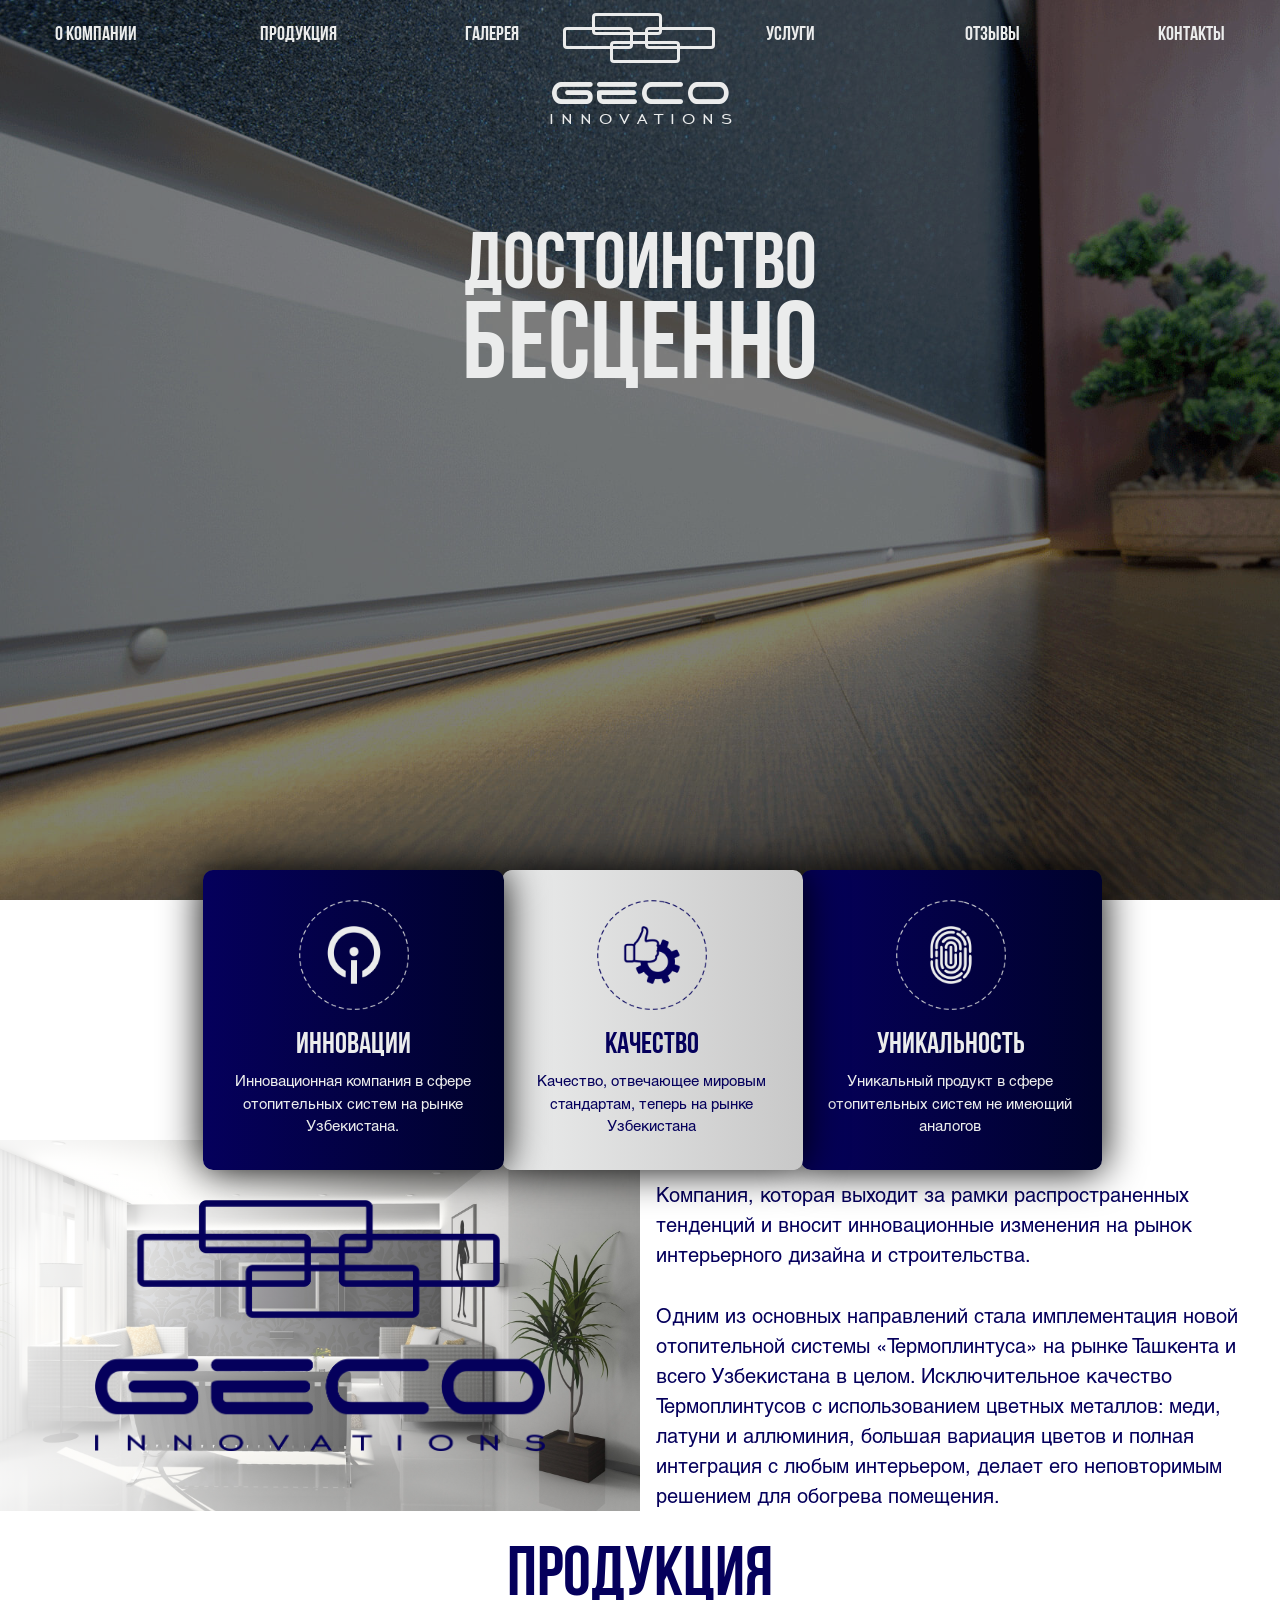
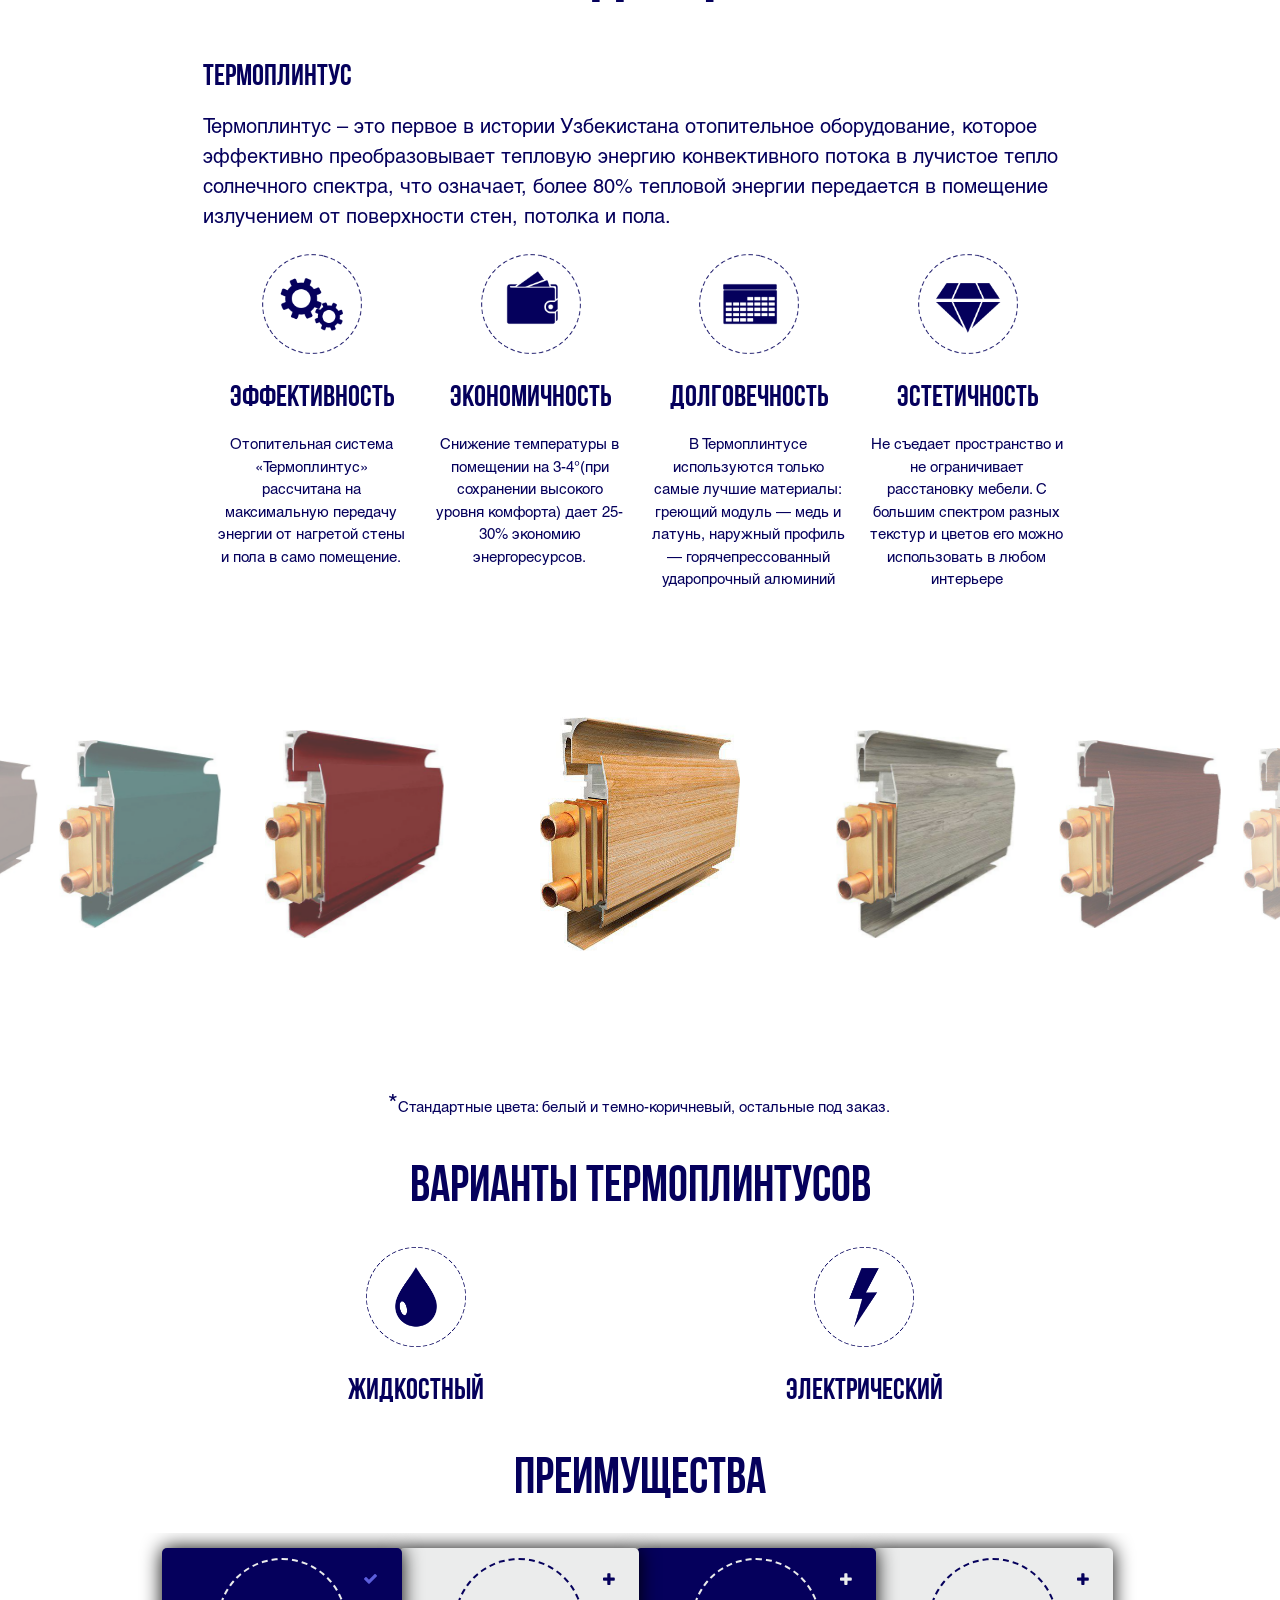
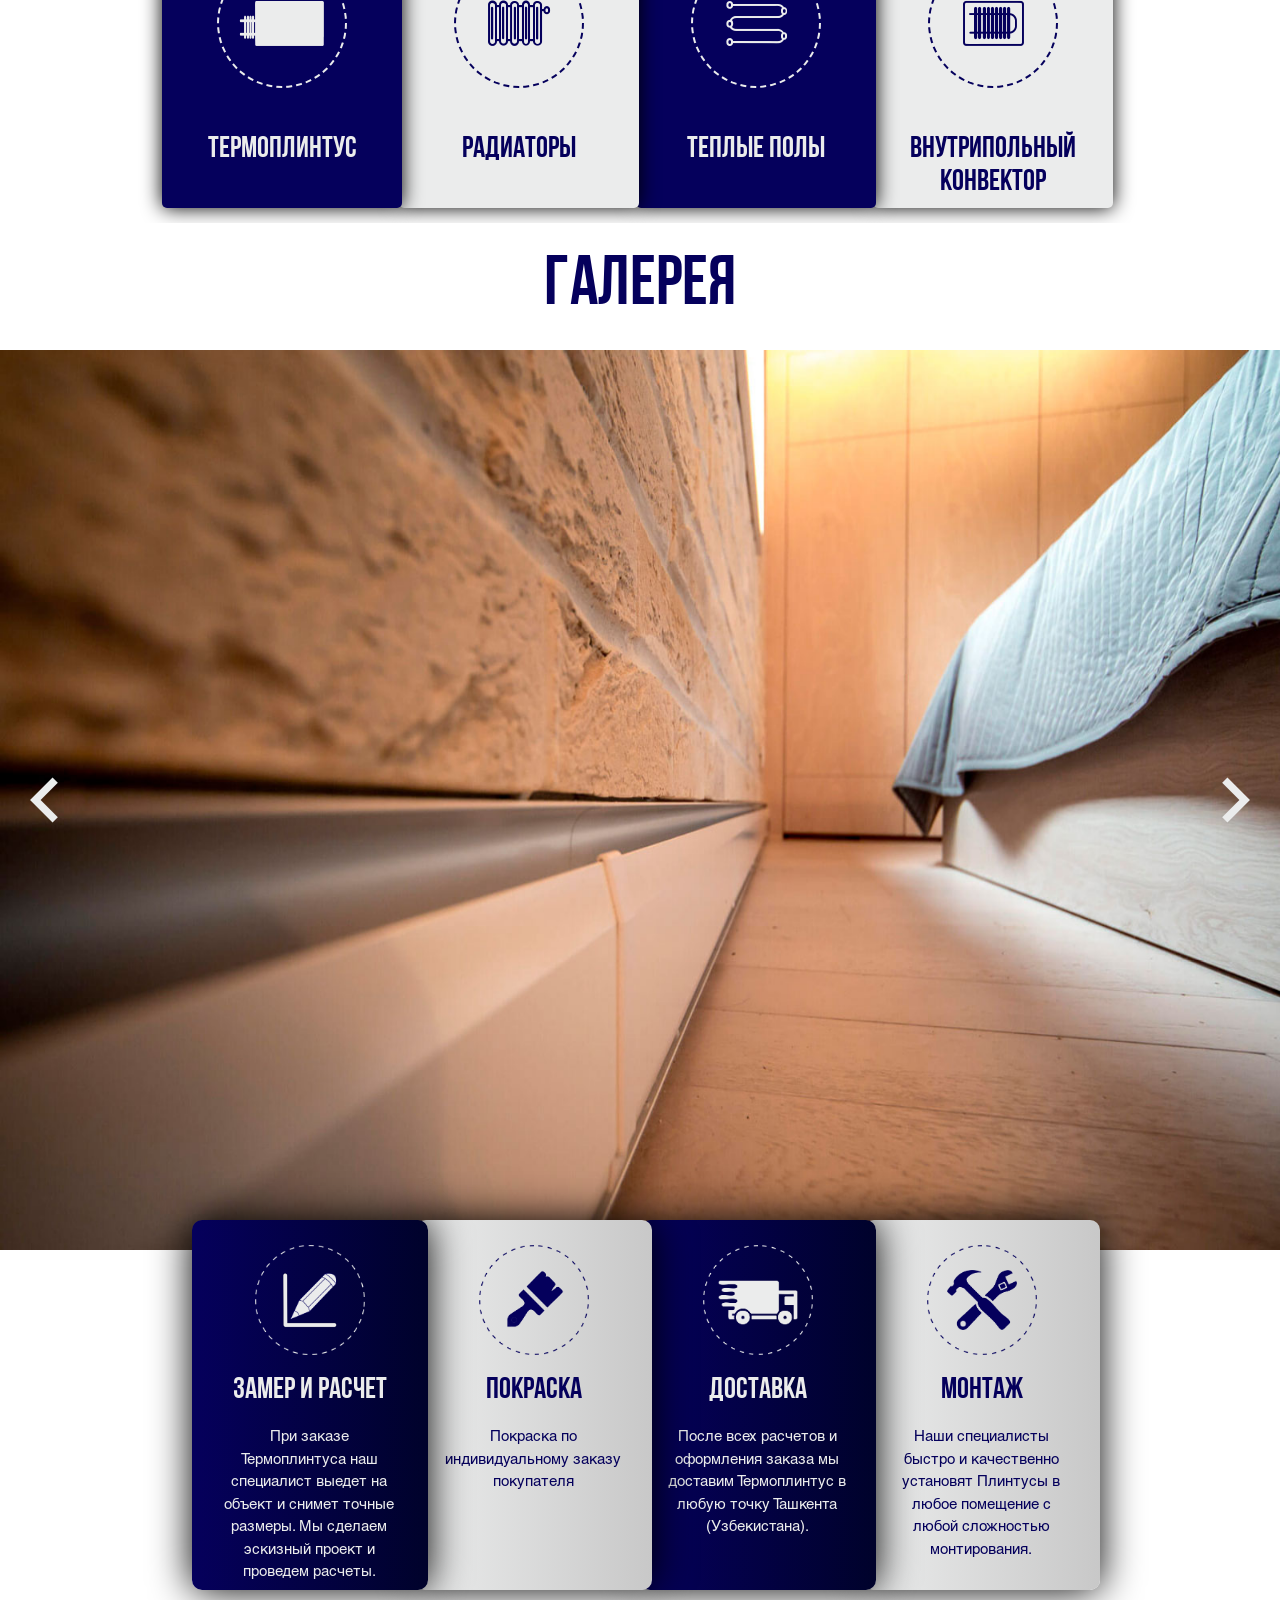
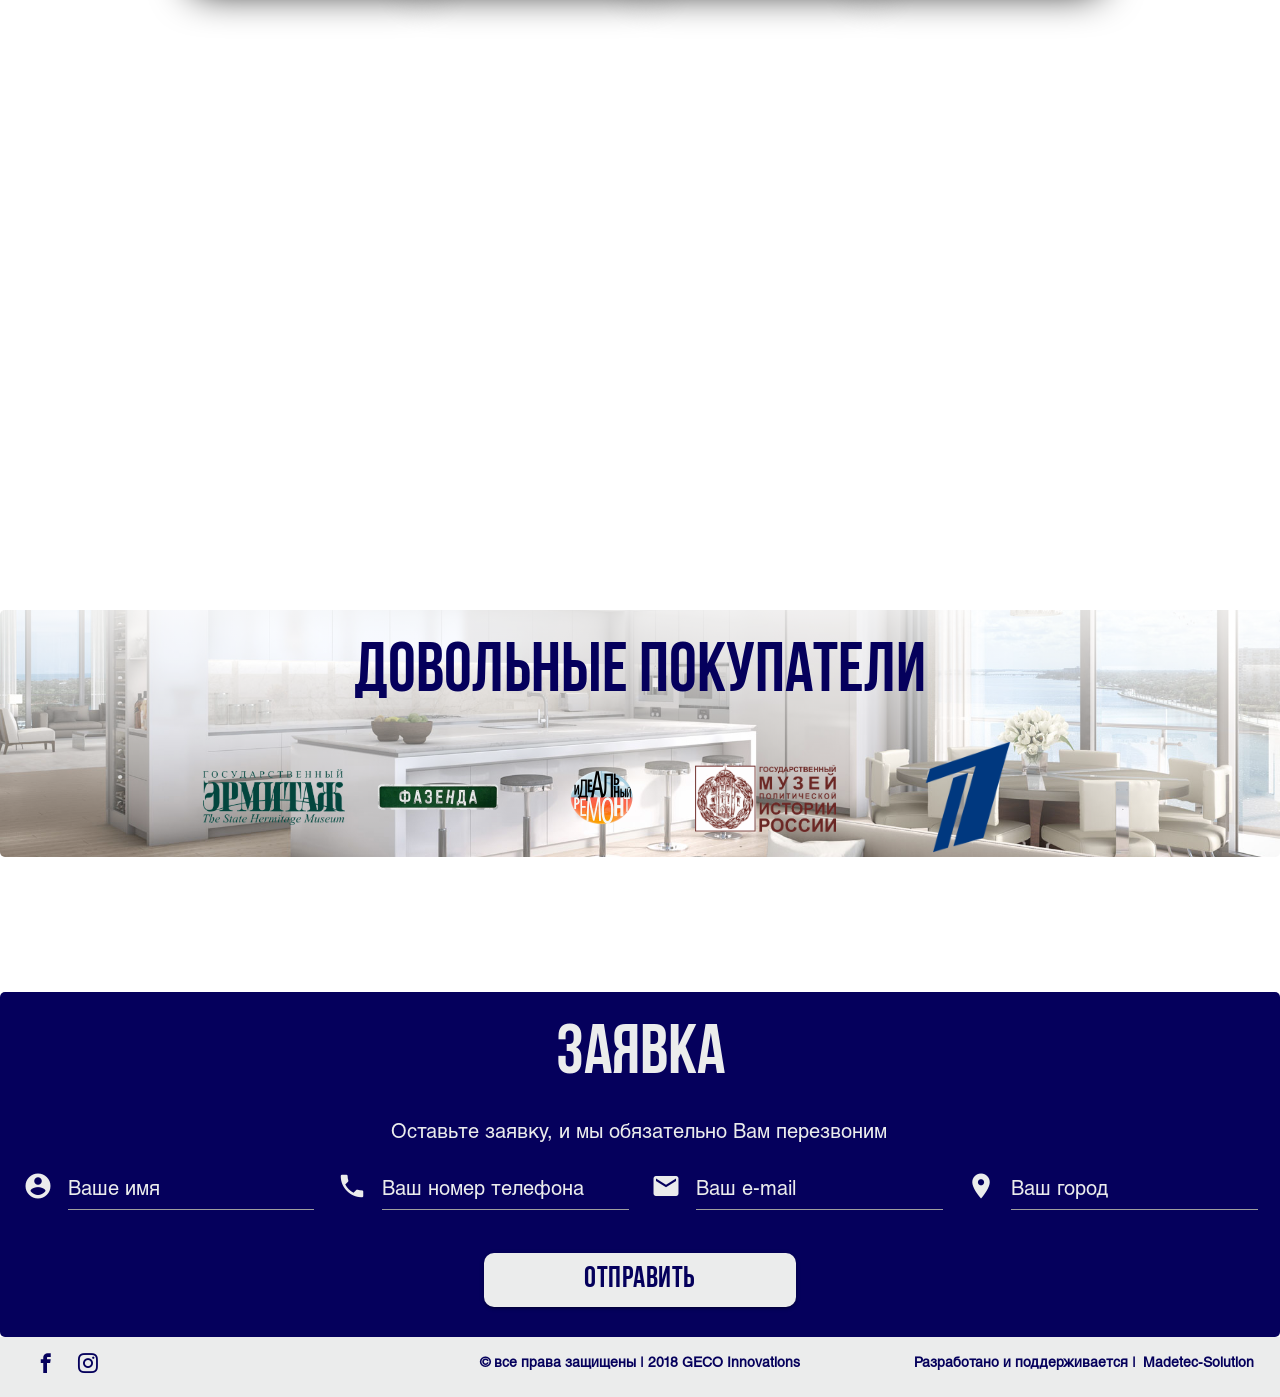
==== index.html @ 167ee93b "fixed" ====
<!DOCTYPE html>
<html lang="en">
<head>
    <meta charset="UTF-8">
    <meta name="viewport" content="width=device-width, initial-scale=1.0">
    <title>GECO Innovations</title>
    <meta name="description" content="GECO innovations может помочь решить Вам вопрос с отоплением вашего места времяпровождения зимой, с учетом сохранения эстетики и красоты помещения с инновационными Термоплинтусами.">

    <meta property="og:title" content="GECO Innovations">
    <meta property="og:description" content="GECO innovations может помочь решить Вам вопрос с отоплением вашего места времяпровождения зимой, с учетом сохранения эстетики и красоты помещения с инновационными Термоплинтусами.">
    <meta property="og:image" content="https://scontent.ffru2-1.fna.fbcdn.net/v/t1.0-1/p480x480/37096630_2152248354995847_2523595604852998144_n.png?_nc_cat=0&oh=8afc3ff6edda4016a81998dd6b41f220&oe=5BC7CC47">
    <meta property="og:url" content="http://www.geco.uz">

     <link rel="stylesheet" href="css/materialize.min.css">   
    <link rel="stylesheet" href="css/style.css">
    <link rel="apple-touch-icon" sizes="180x180" href="img/favicons/apple-touch-icon.png">
    <link rel="icon" type="image/png" sizes="32x32" href="img/favicons/favicon-32x32.png">
    <link rel="icon" type="image/png" sizes="16x16" href="img/favicons/favicon-16x16.png">
    <link rel="manifest" href="img/favicons/site.webmanifest">
    <link rel="mask-icon" href="img/favicons/safari-pinned-tab.svg" color="#5bbad5">
    <!-- <link rel="stylesheet" href="css/animate.css"> -->
    <link rel="stylesheet" type="text/css" href="css/demo.css"/>
    <link rel="stylesheet" type="text/css" href="css/component.css"/>
    <link rel="stylesheet" href="css/owl.carousel.min.css">
    <link rel="stylesheet" href="css/magnific-popup.css">
    <meta name="msapplication-TileColor" content="#da532c">
    <meta name="theme-color" content="#ffffff">
</head>
<body>
<div id="preloader" class="loaderArea">
    <div class="block-elem">
        <div class="element"></div>
        <div class="element"></div>
        <div class="element"></div>
        <div class="element"></div>
        <div class="textgeco">
        <div class="imgpreloader">
            <img src="img/logopreloader.jpg" alt="">
        </div>
        </div>

    </div>
        <div class="dws-progress-bar"></div>
</div>
<header class="wrapp blueText dark-bg" id="home">
    <div class="navbar-fixed">
        <nav class="nav">
            <div class="bg"></div>
            <div class="nav-wrapper">
                <a href="#home" class="brand-logo center">
                    <div class="block-elem disp2">
                        <div class="element"></div>
                        <div class="element"></div>
                        <div class="element"></div>
                        <div class="element"></div>
                        <div class="textgeco">
                        <h3 class="colorh3 h3color">geco</h3>
                        <h4 class="colorh3 h3color">innovations</h4>
                        </div>
                    </div>
                </a>
                <a href="#" data-target="mobile-demo" class="sidenav-trigger colorh3 h3color">
                    <i class="material-icons">menu</i>
                </a>
                <ul class="left hide-on-med-and-down">
                    <li><a class="colorh3 h3color" href="#companiy">О КОМПАНИИ</a></li>
                    <li><a class="colorh3 h3color" href="#product">ПРОДУКЦИЯ</a></li>
                    <li><a class="colorh3 h3color" href="#gallery">ГАЛЕРЕЯ</a></li>
                </ul>
                <ul class="right hide-on-med-and-down">
                    <li class="right-align"><a  class="colorh3 h3color" href="#uslugi">УСЛУГИ</a></li>
                    <li class="right-align"><a class="colorh3 h3color" href="#otziv">ОТЗЫВЫ</a></li>
                    <li class="right-align"><a class="colorh3 h3color" href="#zakaz">КОНТАКТЫ</a></li>
                </ul>
            </div>
        </nav>
    </div>
    <!-- mobile nav -->
    <ul class="sidenav" id="mobile-demo">
        <li>
            <div class="user-view center-align">
                <a href="#home"><img src="img/logo.png" alt=""></a>

            </div>
        </li>
        <li>
            <div class="divider"></div>
        </li>
        <li class=""><a class="waves-effect" href="#companiy"><i class="icons icon-briefcase blueText"></i>О
            КОМПАНИИ</a></li>
        <li class=""><a class="waves-effect" href="#product"><i class="icons icon-cart blueText"></i>ПРОДУКЦИЯ</a></li>
        <li class=""><a class="waves-effect" href="#gallery"><i class="icons icon-images blueText"></i>ГАЛЕРЕЯ</a></li>
        <li class=""><a class="waves-effect" href="#uslugi"><i class="icons icon-wrench blueText"></i>УСЛУГИ</a></li>
        <li class=""><a class="waves-effect" href="#otziv"><i class="icons icon-bubbles3 blueText"></i>ОТЗЫВЫ</a></li>
        <li class=""><a class="waves-effect" href="#zakaz"><i class="icons icon-address-book blueText"></i>КОНТАКТЫ</a>
        </li>
        <li class="no-padding">
            <ul class="collapsible collapsible-accordion">

            </ul>
        </li>
    </ul>
    <div class="backg">
        <h2 class="center-align">Достоинство</h2>
        <h1 class="center-align">Бесценно</h1>
    </div>
</header>
<div class="container" id="companiy">
    <div class="row">
        <div class="col s12 m4">
            <div class="card blueBgGradient greyText" style="z-index:3;">
                <div class="card-image">
                    <img src="icon/инновации.png">
                </div>
                <div class="card-content">
                    <h4 class="card-title">инновации</h4>
                    <p>Инновационная компания в сфере отопительных систем на рынке Узбекистана.</p>
                </div>
            </div>
        </div>
        <div class="col s12 m4">
            <div class="card greyBgGradient blueText" style="z-index:2;">
                <div class="card-image">
                    <img src="icon/качество.png">
                </div>
                <div class="card-content">
                    <h4 class="card-title">качество</h4>
                    <p>Качество, отвечающее мировым стандартам, теперь на рынке Узбекистана</p>
                </div>
            </div>
        </div>
        <div class="col s12 m4">
            <div class="card blueBgGradient greyText" style="z-index:1;">
                <div class="card-image">
                    <img src="icon/уникальность.png">
                </div>
                <div class="card-content">
                    <h4 class="card-title">уникальность</h4>
                    <p>Уникальный продукт в сфере отопительных систем не имеющий аналогов</p>
                </div>
            </div>
        </div>
    </div>
</div>

<section class="slideTwo had-container">
    <div class="row">
        <aside class="col s12 m6 asideBg">
            <img src="img/logo.png" alt="">
        </aside>
        <aside class="col s12 m6">
            <p>Компания, которая выходит за рамки распространенных тенденций и вносит инновационные изменения на рынок интерьерного дизайна и строительства.</p>
            <p>Одним из основных направлений стала имплементация новой отопительной системы «Термоплинтуса» на рынке Ташкента и всего Узбекистана в целом. Исключительное качество Термоплинтусов с использованием цветных металлов: меди, латуни и аллюминия, большая вариация цветов и полная интеграция с любым интерьером, делает его неповторимым решением для обогрева помещения.</p>
        </aside>
    </div>
</section>

<section class="slideThree">
    <div class="row">
        <h2 class="blueText" id="product">Продукция</h2>
        <div class="container">
            <aside class="col s12 m12">
                <h4 class="blueText">Термоплинтус</h4>
                <p class="blueText">
                    Термоплинтус – это первое в истории Узбекистана отопительное оборудование, которое эффективно
                    преобразовывает тепловую энергию конвективного потока в лучистое тепло солнечного спектра, что
                    означает, более 80% тепловой энергии передается в помещение излучением от поверхности стен, потолка
                    и пола.
                </p>
                <div class="col s12 m6 l3 img1">
                    <img class="center-align" src="icon/эффективность.png" alt="">
                    <h4>эффективность</h4>
                    <p>Отопительная система «Термоплинтус» рассчитана на максимальную передачу энергии от нагретой стены
                        и пола в само помещение.</p>
                </div>
                <div class="col s12 m6 l3 img1">
                    <img class="center-align" src="icon/эконосия.png" alt="">
                    <h4>экономичность</h4>
                    <p>Снижение температуры в помещении на 3-4°(при сохранении высокого уровня комфорта) дает 25-30%
                        экономию энергоресурсов.</p>
                </div>
                <div class="col s12 m6 l3 img1">
                    <img class="center-align" src="icon/долгостойкость.png" alt="">
                    <h4>долговечность</h4>
                    <p>В Термоплинтусе используются только самые лучшие материалы: греющий модуль — медь и латунь,
                        наружный профиль — горячепрессованный ударопрочный алюминий</p>
                </div>
                <div class="col s12 m6 l3 img1 margin">
                    <img class="center-align" src="icon/эстетичность.png" alt="">
                    <h4>эстетичность</h4>
                    <p>Не съедает пространство и не ограничивает расстановку мебели. С большим спектром разных текстур и
                        цветов его можно использовать в любом интерьере</p>
                </div>

            </aside>
        </div>
        <div class="col s12 m12 product carousel">
            <img class="carousel-item" src="img/products/product1.jpg" alt="">
            <img class="carousel-item" src="img/products/product2.jpg" alt="">
            <img class="carousel-item" src="img/products/product6.jpg" alt="">
            <img class="carousel-item" src="img/products/product15.jpg" alt="">
            <img class="carousel-item" src="img/products/product17.jpg" alt="">
            <img class="carousel-item" src="img/products/product4.jpg" alt="">
            <img class="carousel-item" src="img/products/product10.jpg" alt="">
            <img class="carousel-item" src="img/products/product11.jpg" alt="">
            <img class="carousel-item" src="img/products/product13.jpg" alt="">
            <img class="carousel-item" src="img/products/product14.jpg" alt="">
            <img class="carousel-item" src="img/products/product18.jpg" alt="">
            <img class="carousel-item" src="img/products/product3.jpg" alt="">
            <img class="carousel-item" src="img/products/product5.jpg" alt="">
            <img class="carousel-item" src="img/products/product7.jpg" alt="">
            <img class="carousel-item" src="img/products/product8.jpg" alt="">
            <img class="carousel-item" src="img/products/product9.jpg" alt="">
            <img class="carousel-item" src="img/products/product12.jpg" alt="">
            <img class="carousel-item" src="img/products/product16.jpg" alt="">
        </div>
        <div class="col s12 m12 center-aligni text blueText"><p><span>*</span>Стандартные цвета: белый и темно-коричневый, остальные под заказ.</p></div>
    </div>
</section>
<section class="container">
    <div class="row block-card2">
        <h3 class="blueText">Варианты Термоплинтусов</h3>
        <div class="col s12 m6">
            <div class="vodtermo">
                <img class="center-align" src="icon/vod.png" alt="">
                <h4 class="blueText">Жидкостный</h4>
            </div>
        </div>
        <div class="col s12 m6">
            <div class="electtermo">
                <img class="center-align" src="icon/elect.png" alt="">
                <h4 class="blueText"> электрический</h4>
            </div>
        </div>
    </div>
</section>
<h3 class="blueText center-align">Преимущества</h3>
<div class="compare-basket">
    <button class="action action--button action--compare"><i class="fa fa-check"></i><span
            class="action__text">Сравнить</span></button>
</div>
<div class="view">
    <section class="grid">
        <div class="product3 blueBg" style="z-index:4;">
            <div class="product__info">
                <div class="product__image greyText valign-wrapper"><i class="icon-radiator2"></i></div>
                <div class="product__title_container "><h4 class="product__title greyText">Термоплинтус</h4></div>
                <div class="product__title_container"><p class="product__year extra highlight greyText"><span>+</span> Вписывается в любой интерьер</p></div>
                <div class="product__title_container"><p class="product__year extra highlight greyText"><span>+</span> Не занимает лишнего пространства</p></div>
                <div class="product__title_container"><p class="product__region extra highlight greyText"><span>+</span> Максимальная эффективность</p></div>
                <div class="product__title_container"><p class="product__varietal extra highlight greyText"><span>+</span> Не поднимает пыль</p></div>
                <div class="product__title_container"><p class="product__alcohol extra highlight greyText"><span>+</span> Прост в монтаже и ремонтопригоден</p></div>
                <div class="product__title_container"><p class="product__alcohol extra highlight greyText"><span>+</span> Комфорт и здоровье</p></div>
            </div>
            <label class="action action--compare-add"><input id="firstCheckbox" class="check-hidden" type="checkbox"/><i
                    class="fa fa-plus greyText"></i><i class="fa fa-check"></i><span
                    class="action__text action__text--invisible">Добавить для сравнения</span></label>
        </div>
        <div class="product3 greyBg" style="z-index:3;">
            <div class="product__info">
                <div class="product__image blueText valign-wrapper"><i class="icon-geco1"></i></div>
                <div class="product__title_container"><h4 class="product__title blueText">Радиаторы</h4></div>
                <div class="product__title_container"><p class="product__year extra highlight blueText"><span>-</span> Не вписываются в интерьер</p></div>
                <div class="product__title_container"><p class="product__year extra highlight greyText"><span>-</span> Занимает много пространства</p></div>
                <div class="product__title_container"><p class="product__region extra highlight blueText"><span>-</span> Высокие теплопотери</p></div>
                <div class="product__title_container"><p class="product__varietal extra highlight blueText"><span>-</span> Поднимает пыль</p></div>
                <div class="product__title_container"><p class="product__alcohol extra highlight blueText"><span>-</span> Не ремонтируется</p></div>
                <div class="product__title_container"><p class="product__alcohol extra highlight blueText"><span>-</span> Сушит воздух</p></div>
            </div>
            <label class="action action--compare-add"><input class="check-hidden" type="checkbox"/><i
                    class="fa fa-plus blueText"></i><i class="fa fa-check"></i><span
                    class="action__text action__text--invisible">Добавить для сравнения</span></label>
        </div>
        <div class="product3 blueBg" style="z-index:2;">
            <div class="product__info">
                <div class="product__image greyText valign-wrapper"><i class="icon-geco2"></i></div>
                <div class="product__title_container"><h4 class="product__title greyText">Теплые полы<br/></h4></div>
                <div class="product__title_container"><p class="product__year extra highlight greyText"><span>+</span> Незаметны в интерьере</p></div>
                <div class="product__title_container"><p class="product__year extra highlight greyText"><span>+</span> Не занимает лишнего пространства</p></div>
                <div class="product__title_container"><p class="product__region extra highlight greyText"><span>-</span> Не для холодных зим</p></div>
                <div class="product__title_container"><p class="product__varietal extra highlight greyText"><span>+</span> Не поднимает пыль </p></div>
                <div class="product__title_container"><p class="product__alcohol extra highlight greyText"><span>-</span> Не ремонтируется</p></div>
                <div class="product__title_container"><p class="product__alcohol extra highlight greyText"><span>-</span> Вредит здоровью</p></div>
                
            </div>
            <label class="action action--compare-add"><input class="check-hidden" type="checkbox"/><i
                    class="fa fa-plus greyText"></i><i class="fa fa-check"></i><span
                    class="action__text action__text--invisible">Добавить для сравнения</span></label>
        </div>
        <div class="product3 greyBg" style="z-index:1;">
            <div class="product__info">
                <div class="product__image blueText valign-wrapper"><i class="icon-radiator"></i></div>
                <div class="product__title_container"><h4 class="product__title blueText"> Внутрипольный<br/> конвектор
                </h4></div>
                <div class="product__title_container"><p class="product__year extra highlight blueText"><span>+</span> Незаметны в интерьере</p></div>
                <div class="product__title_container"><p class="product__year extra highlight greyText"><span>-</span> Требует дополнительного пространства в полу</p></div>
                <div class="product__title_container"><p class="product__region extra highlight blueText"><span>+</span> Хорошая эффективность</p></div>
                <div class="product__title_container"><p class="product__varietal extra highlight blueText"><span>-</span> Поднимает пыль </p></div>
                <div class="product__title_container"><p class="product__alcohol extra highlight blueText"><span>+</span> Ремонтопригоден.</p></div>
                <div class="product__title_container"><p class="product__alcohol extra highlight blueText"><span>+</span> Сушит воздух.</p></div>
                
            </div>
            <label class="action action--compare-add"><input class="check-hidden" type="checkbox"/><i
                    class="fa fa-plus blueText"></i><i class="fa fa-check"></i><span
                    class="action__text action__text--invisible">Добавить для сравнения</span></label>
        </div>
    </section>
</div>
<!-- блок сравнения продуктов -->
<section class="compare">
    <button class="action action--close"><i class="fa fa-remove"></i><span class="action__text action__text--invisible">Закрыть окно сравнения</span>
    </button>
</section>

<section class="slide" id="gallery">
    <!--<div class="full-slider">-->
        <h2 class="blueText">Галерея</h2>
        <div class="full-width">
        <div class="owl-carousel">
            <div><img src="img/gallery/20.jpg"></div>
            <div><img src="img/gallery/2.jpg"></div>
            <div><img src="img/gallery/3.jpg"></div>
            <div><img src="img/gallery/4.jpg"></div>
            <div><img src="img/gallery/5.jpg"></div>
            <div><img src="img/gallery/6.jpg"></div>
            <div><img src="img/gallery/7.jpg"></div>
            <div><img src="img/gallery/8.jpg"></div>
            <div><img src="img/gallery/9.jpg"></div>
            <div><img src="img/gallery/10.jpg"></div>
            <div><img src="img/gallery/11.jpg"></div>
            <div><img src="img/gallery/12.jpg"></div>
            <div><img src="img/gallery/13.jpg"></div>
            <div><img src="img/gallery/14.jpg"></div>
            <div><img src="img/gallery/15.jpg"></div>
            <div><img src="img/gallery/16.jpg"></div>
            <div><img src="img/gallery/17-1.jpg"></div>
            <div><img src="img/gallery/18.jpg"></div>
            <div><img src="img/gallery/19.jpg"></div>

            <!--<div class="prev"><i class="material-icons large">navigate_before</i></div>-->
            <!--<div class="next"><i class="material-icons large">navigate_next</i></div>-->
        </div>
    <!--</div>-->
    </div>
    </div>
</section>
<div class="container card2" id="uslugi">
    <div class="row">
        <div class="col s12 m3">
            <div class="card  blueBgGradient greyText" style="z-index:4;">
                <div class="card-image aligen-center">
                    <img src="icon/Замер.png">
                </div>
                <div class="card-content">
                    <h4 class="card-title greyText">замер и расчет</h4>
                    <p>При заказе Термоплинтуса наш специалист выедет на объект и снимет точные размеры. Мы сделаем
                        эскизный проект и проведем расчеты.</p>
                </div>
            </div>
        </div>
    <div class="col s12 m3">
            <div class="card  greyBgGradient blueText" style="z-index:3;">
                <div class="card-image">
                    <img src="icon/brush.png" alt="">
                </div>
                <div class="card-content">
                    <h4 class="card-title">Покраска</h4>
                    <p>Покраска по индивидуальному заказу покупателя</p>
                </div>
            </div>
    </div>
        <div class="col s12 m3">
            <div class="card  blueBgGradient greyText" style="z-index:2;">
                <div class="card-image">
                    <img src="icon/Доставка.png">
                </div>
                <div class="card-content">
                    <h4 class="card-title greyText">доставка</h4>
                    <p>После всех расчетов и оформления заказа мы доставим Термоплинтус в любую точку Ташкента
                        (Узбекистана).
                    </p>
                </div>
            </div>
        </div>
        <div class="col s12 m3">
            <div class="card  greyBgGradient blueText" style="z-index:1;">
                <div class="card-image">
                    <img src="icon/Монтаж.png">
                </div>
                <div class="card-content">
                    <h4 class="card-title">монтаж</h4>
                    <p>Наши специалисты быстро и качественно установят Плинтусы в любое помещение с любой сложностью
                        монтирования.</p>
                </div>
            </div>
        </div>
    </div>
</div>
<!-- <div class="cor" id="otziv">
    <div class="container">
        <h2 class="otv blueText">Отзывы</h2>
        <div class="reviews carousel">
            <div class="carousel-item">
                <div class="card  blueBgGradient greyText" style="z-index:8888;">
                    <div class="card-image">
                        <img src="img/avatar.jpg">
                    </div>
                    <div class="card-content">
                        <h4 class="card-title">Теплый плинтус</h4>
                        <p></p>
                    </div>
                </div>
            </div>
            <div class="carousel-item">
                <div class="card  greyBgGradient blueText" style="z-index:2;">
                    <div class="card-image">
                        <img src="img/avatar.jpg">
                    </div>
                    <div class="card-content">
                        <h4 class="card-title">Теплый плинтус</h4>
                        <p></p>
                    </div>
                </div>
            </div>
            <div class="carousel-item">
                <div class="card   blueBgGradient greyText" style="z-index:1;">
                    <div class="card-image">
                        <img src="img/avatar.jpg">
                    </div>
                    <div class="card-content">
                        <h4 class="card-title">Теплый плинтус</h4>
                        <p></p>
                    </div>
                </div>
            </div>
            <div class="carousel-item col s12 m4">
                <div class="card  greyBgGradient blueText" style="z-index:3;">
                    <div class="card-image">
                        <img src="img/avatar.jpg">
                    </div>
                    <div class="card-content">
                        <h4 class="card-title">Теплый плинтус</h4>
                        <p></p>
                    </div>
                </div>
            </div>
        </div>
    </div>
</div> -->
<div class="sertiv">
    <div class="container">
        <div class="row">
            <div class="col s12 m12 carousel blag">    
                <h2 class="blueText" style="text-align: center;">Благодарственные письма</h2> 
                <a class="carousel-item item" href="img/letter_1.jpg"><img src="img/letter_1.jpg" alt=""></a>
                <a class="carousel-item item" href="img/letter_2.jpg"><img src="img/letter_2.jpg" alt=""></a>
                <a class="carousel-item item" href="img/letter_3.png"><img src="img/letter_3.png" alt=""></a>
                <a class="carousel-item item" href="img/letter_4.jpg"><img src="img/letter_4.jpg" alt=""></a>
                <a class="carousel-item item" href="img/letter_5.jpg"><img src="img/letter_5.jpg" alt=""></a>
                <a class="carousel-item item" href="img/letter_6.jpg"><img src="img/letter_6.jpg" alt=""></a>
                <a class="carousel-item item" href="img/letter_7.jpg"><img src="img/letter_7.jpg" alt=""></a>
                <a class="carousel-item item" href="img/letter_8.jpg"><img src="img/letter_8.jpg" alt=""></a>
                <a class="carousel-item item" href="img/letter_9.jpg"><img src="img/letter_9.jpg" alt=""></a>
            </div>
        </div>
    </div>
</div>
<div class="client">
    <h2 class="blueText">Довольные покупатели</h2>
    <div class="container">
        <div class="row valign-wrapper">
            <div class="col s6 m4 center-align valign-wrapper">
                <img src="img/Безымянный-5.png" alt="">
            </div>
            <div class="col s6 m4 center-align valign-wrapper">
                <img src="img/Fazenda.png" alt="">
            </div>
            <div class="col s6 m4 center-align valign-wrapper">
                <img src="img/801_2ee6c2c57e.png" alt="">
            </div>
            <div class="col s6 m4 center-align valign-wrapper">
                <img src="img/Политический музей.png" alt="">
            </div>
            <div class="col s6 m6 center-align valign-wrapper">
                <img src="img/pervyi_kanal.png" alt="">
            </div>
        </div>
    </div>

</div>
<div class="zayav" id="zakaz">
    <h2 class="greyText">заявка</h2>
    <p class="p1 greyText">Оставьте заявку, и мы обязательно Вам перезвоним</p>
    <div class="row">
        <form class="col s12">
            <div class="row">
                <div class="input-field col s12 m6 l3">
                    <i class="material-icons prefix">account_circle</i>
                    <input id="icon_prefix" type="text" class="validate">
                    <label for="icon_prefix"><p class="greyText">Ваше имя</p></label>
                </div>
                <div class="input-field col s12 m6 l3">
                    <i class="material-icons prefix">phone</i>
                    <input id="icon_telephone" type="tel" class="validate">
                    <label for="icon_telephone"><p class="greyText">Ваш номер телефона</p></label>
                </div>
                <div class="input-field col s12 m6 l3">
                    <i class="material-icons prefix">local_post_office</i>
                    <input id="email" type="email" class="validate">
                    <label for="email"><p class="greyText">Ваш e-mail</p></label>
                </div>
                <div class="input-field col s12 m6 l3">
                    <i class="material-icons prefix">location_on</i>
                    <input id="first_name2" type="text" class="validate">
                    <label for="first_name2"><p class="greyText">Ваш город</p></label>
                </div>
            </div>
    </div>
    </form>
    <div class="button center-align"><a class="waves-effect greyBg btn-large">отправить</a></div>
</div>
</div>
</div>

<footer class="page-footer" id="contacts">
    <div class="row">
        <div class="col s12 m4 left-align">
            <a href="https://www.facebook.com/GECO-Innovations-2152244791662870" target="_blank"><i                   class="ico icon-facebook"></i></a>
            <a href="https://www.instagram.com/geco.innovations" target="_blank"><i class="ico icon-instagram"></i></a>
            <!--<a href="#"><i class="ico icon-telegram"></i></a>-->
            <!--<a href="#"><i class="ico icon-phone"></i></a>-->
            <!--<a href="#"><i class="ico icon-location2"></i></a>-->
            <!--<a href="#"><i class="ico icon-youtube"></i></a>-->
        </div>
        <div class="col s12 m4 blueText center-align"><h6>© все права защищены | 2018 GECO Innovations</h6></div>
        <div class="col s12 m4 blueText right-align"><h6>Разработано и поддерживается |</h6> <a class="madetec" href="http://madetec.uz">Madetec-Solution</a></div>
    </div>

</footer>


<script src="js/jquery-2.2.4.min.js"></script>
<script src="js/plugin.js"></script>
<script src="js/jquery.malihu.PageScroll2id.min.js"></script>
<script src="js/jquery.magnific-popup.min.js"></script>
<script src="js/materialize.min.js"></script>
<script src="js/classie.js"></script>
<script src="js/main.js"></script>
<script src="js/owl.carousel.min.js"></script>
<script src="js/script.js"></script>
</body>
</html>
---- css/style.css ----
@import url("fonts.css");
@import url("settings.css");
@import url("../font-awesome-4.7.0/css/font-awesome.min.css");


/*    .loaderArea {
      position: absolute;
      top: 50%;
      left: 50%;
      transform: translate(-50%, -50%);
      width: 20px;
      height: 20px;
      perspective: 160px;
    }
*/
/*.block-elem .textgeco h3{
    position: absolute;
    top: 45%;
    left: 46%;
    transform: translate(-50%, 93%);
}
.block-elem .textgeco2{
    position: absolute;
    top: 45%;
    left: 46%;
    transform: translate(-50%, 281%);
}*/
.imgpreloader img{
    width: 174px;
    position: absolute;
    top: 50%;
    left: 50%;
    transform: translate(-50%, 157%);
}
.dark-bg{


}
.dark-bg:after{
    background-color: rgba(0, 0, 0, 0.5);
}

.block-elem .textgeco{
    position: absolute;
    top: 50%;
    left: 50%;
    transform: translate(-50%, 50%);
}
.block-elem .textgeco h4{
    font-size: 23px!important;
    margin-top: -12px;
    font-family: Engravers!important;
    letter-spacing: 7px;
}
.block-elem h3{
    font-size: 50px!important;
    font-family: Space Age;
    color: rgb(5,0,92)!important;
    padding: 0;
    margin: 0;
}
.block-elem  h4{
    font-family: Space Age;
    color: rgb(5,0,92)!important;
    padding: 0;
    margin: 0;
}
.block-elem{
    position: absolute;
    top: 40%;
    left: 50%;
    transform: translate(-50%, -50%);
}
.loaderArea .element {
  width: 70px;
  height: 22px;
  border: 3px solid rgb(5,0,92);
  position: absolute;
  border-radius: 4px;
  transform-origin: 0% 50%;
}
.loaderArea .element:nth-child(1) {
    top: -2px;
    left: -48px;
}
.loaderArea .element:nth-child(2) {
    top: 12px;
    left: 5px;
}
.loaderArea .element:nth-child(3) {
    top: 12px;
    left: -77px;
}
.loaderArea .element:nth-child(4) {
    top: 26px;
    left: -30px;
}
.loaderArea .element:nth-child(1) {
  animation: flip 2.5s infinite reverse ease-in-out;
  animation-delay: 0.5s;
}
.loaderArea .element:nth-child(2) {
  animation: flip 2.5s infinite reverse ease-in-out;
  animation-delay: 1s;
}
.loaderArea .element:nth-child(3) {
  animation: flip 2.5s infinite reverse ease-in-out;
  animation-delay: 1.5s;
}
.loaderArea .element:nth-child(4) {
  animation: flip 2.5s infinite reverse ease-in-out;
  animation-delay: 2s;
}
@keyframes flip {
  30% {
    transform: rotateX(-360deg);
  }
  100% {
    transform: rotateX(-360deg);
  }
}

.brand-logo .element {
  width: 70px;
  height: 22px;
  border: 3px solid rgb(235,236,236);
  position: absolute;
  border-radius: 4px;
  transform-origin: 0% 50%;
}
.brand-logo .element:nth-child(1) {
    top: -2px;
    left: -48px;
    transition: 1s;
}
.brand-logo .element:nth-child(2) {
    top: 12px;
    left: 5px;
    transition: 1s;
}
.brand-logo .element:nth-child(3) {
    top: 12px;
    left: -77px;
    transition: 1s;
}
.brand-logo .element:nth-child(4) {
    top: 26px;
    left: -30px;
    transition: 1s;
}
.brand-logo .element:nth-child(1) {
  animation: flip 2.5s infinite reverse ease-in-out;
  animation-delay: 0.5s;
}
.brand-logo .element:nth-child(2) {
  animation: flip 2.5s infinite reverse ease-in-out;
  animation-delay: 1s;
}
.brand-logo .element:nth-child(3) {
  animation: flip 2.5s infinite reverse ease-in-out;
  animation-delay: 1.5s;
}
.brand-logo .element:nth-child(4) {
  animation: flip 2.5s infinite reverse ease-in-out;
  animation-delay: 2s;
}
.brand-logo .textgeco{
    transform: translate(-50%, 69%);
    transition: 1s transform;
}
.block-elem {
    transform: translate(-50%, 69%);
    transition: 1s transform;
}
nav .brand-logo.center{
    top: 15px;
}
.brand-logo .textgeco h4{
    margin-left: 7px;

}
.brand-logo .h3color{
    color: rgb(235,236,236)!important;
    transition: 1s;
}

.h3color{
    color: rgb(235,236,236)!important;
    transition: 1s;
}
.colorh3{
    transition: 1s;
}
.dispnone{
    transform: scale(0.5);

}
.progress-percentage {
    position: absolute;
    top: 60%;
    left: 50%;
    transform: translate(-50%, -50%);
    font-size: 20px;
    color: rgb(5,0,92)!important;
    font-family: "Verdana", sans-serif;
    font-weight: bold;
}

canvas{
    display: none;
}
.row{
    margin-bottom: 0;
}
.card .card-content .card-title{
    margin: 0;
}
.container .block-card2 img{
    width: 100px;
    padding-top: 5%;
}
.container .block-card2{
    text-align: center;
}
.block-card2 h3{
    padding-bottom: 10px;
}
.loaderArea {
  background: white;
  overflow: hidden;
  position: fixed;
  left: 0;
  top: 0;
  right:0;
  bottom:0;
  z-index: 100000;
}
.carousel .carousel-item {
    height: auto !important;
}
.product__info{
    height: 250px;
}
/*.sdelano img{
    width: 300px!important;
    height: 300px!important;
}*/
.text span{
    font-size: 25px;
}
.text p{
    text-align: center;
    margin-top: -36px;
    font-size: 15px!important;
}
.owl-carousel .owl-item img{
    height: 100vh;
}
.owl-dots {
    display: none;
}
.sertiv .carousel {
    height: 580px;
}
.card-image i{
    font-size: 85px;
    border: 2px dashed;
    border-radius: 50%;
    border
}
.card .card-image{
    text-align: center;
}
.collapsible {
    border-radius: 10px !important;
    box-shadow: 0 0 20px rgba(0, 0, 0, 2);
    border: none;
}

.client .row .col img {
    width: 100%;
}

.backg h1, h2 {
    margin: 0 auto;
    color: rgb(235,236,236)!important;
}

.backg h2 {
    margin-bottom: -22px;
    font-size: 80px !important;
    padding: 0;
}

.backg h1 {
    font-size: 110px !important;
    padding: 0;
}

.backg {
    margin-top: 160px;
}

._mPS2id-h a {
    white-space: nowrap !important;
}

#companiy .card-image img {
    width: 110px !important;
    margin: 0 auto;
    padding-top: 30px;
}

.slideThree .col .img1 img {
    width: 100px !important;
    margin: 0 auto;
    padding-top: 5%;
}

.slideThree .col .img1 {
    text-align: center;
    height: 300px;
}

#companiy .card .card-content p {
    font-size: 15px !important;
}

#companiy .card .card-content {
    padding: 0 24px 24px 24px;
}

.card2 .card-image img {
    width: 110px !important;
    margin: 0 auto;
    padding-top: 25px;
}

.card2 .card .card-content p {
    font-size: 15px !important;
}

.card2 .card .card-content {
    padding: 0 24px 24px 24px;
}

#companiy .card {
    height: 300px !important;
}

.card2 .card {
    height: 370px !important;
}

.container aside .col p {
    text-align: center;
    color: rgb(5, 0, 92) !important;
}

.container aside .col h4 {
    text-align: center;
    color: rgb(5, 0, 92) !important;
}

.container aside .col p {
    font-size: 15px !important;
}

input.valid[type=text]:not(.browser-default), input.valid[type=tel]:not(.browser-default), input.invalid[type=email]:not(.browser-default) {
    border-bottom: 1px solid rgb(235, 236, 236) !important;
    color: white !important;
    box-shadow: 0 1px 0 0 rgb(235, 236, 236) !important;
}

.disp {
    display: none;
}

.carousel .indicators {
    margin: 38px;
}

.border {
    border-radius: 10px 10px 0 0;
}

.borderbottom {
    border-radius: 0 0 10px 10px;
}

.mfp-close {
    cursor: pointer !important;
}

.wrapp {
    background-blend-mode: multiply;
    width: 100%;
    height: 100vh;
    background-image: url(../img/gallery/12.jpg);
    background-repeat: no-repeat;
    background-size: cover;
    background-color: rgba(0, 0, 0, 0.5);
}
.navcol a{
    color: rgb(235,236,236)!important;
}

.drag-target {
    width: 35px;
}

nav ul a {

}

.nav ul li a:hover {
    -webkit-transform: scale(1.2);
    -ms-transform: scale(1.2);
    transform: scale(1.2);
    transition: 0.1s;
}

nav .navbar-fixed {
    background: white;
    border: none;
    box-shadow: none;
    height: 70px;
    transition: background 1000ms;
}

nav {
    border-color: transparent;
    background-color: transparent;
    box-shadow: none;
    height: 80px;
    transition: 2s;
}

.brand-logo img {
    transition: 0.5s;
}

.sidenav .user-view img {
    height: auto;
    width: 50%;
}

.sidenav li > a > i {
    width: 0;
}

.bg {
    border-color: transparent;
    background: url([data-uri]);
    background: -moz-linear-gradient(top, rgba(255,255,255,1) 0%, rgba(255,255,255,0.6) 40%, rgba(255,255,255,0) 100%);
    background: -webkit-linear-gradient(top, rgba(255,255,255,1) 0%,rgba(255,255,255,0.6) 40%,rgba(255,255,255,0) 100%);
    background: linear-gradient(to bottom, rgba(255,255,255,1) 0%,rgba(255,255,255,0.6) 40%,rgba(255,255,255,0) 100%);
    filter: progid:DXImageTransform.Microsoft.gradient( startColorstr='#ffffff', endColorstr='#00ffffff',GradientType=0 );
    box-shadow: none;
    transition: 2s;
    position: absolute;
    width: 100%;
    height: 100%;
    opacity: 0;
}

.navbar-fixed .nav-wrapper .log img {
    height: 70px !important;
    transition: 0.5s;
}

.navbar-fixed .nav-wrapper .brand-logo img {
    padding-top: 10px;
    height: 120px;
}

.navbar-fixed .nav-wrapper {
    border-color: transparent;
    background-color: transparent;
}

.navbar-fixed .nav-wrapper > ul > li > a {
    font-weight: 600 !important;
    padding-top: 3px;
    min-width: 125px;
    margin: 0 40px;
}

.navbar-fixed .nav-wrapper > ul > li > a:hover {
    white-space: nowrap;
    border-color: transparent;
    background-color: transparent;
}

.navbar-fixed .nav-wrapper .button-collapse i {
    color: black;
}
.card2 .row .col{
    padding: 0;
}
.card2 .card {
    border-radius: 10px;
    box-shadow: 0 0 40px rgba(0, 0, 0, 2);
    margin: -30px -12px -30px 0;
}
.card {
    border-radius: 10px;
    box-shadow: 0 0 40px rgba(0, 0, 0, 2);
    margin: -30px -25px -30px 0;
}
#companiy .card h4{
    padding: 20px 0 10px 0;
}
.card .card-content {
    text-align: center;
}

.card .card-action:last-child {
    border-radius: 10px;
}

.slideTwo .asideBg {
    background: linear-gradient(
            to right,
            rgba(255, 255, 255, 0.87),
            rgba(255, 255, 255, 0)),
    url(../img/apartment-clean-condominium-279719.jpg) no-repeat center center;
    background-size: cover;
}

.slideTwo aside img {
    min-width: 320px;
    max-width: 450px;
    height: auto;
    margin: 60px auto;
    display: block;
}

.slideTwo aside p:first-child {
    margin: 0;
    font-size: 20px !important;
    margin-top: 7%;
}

.slideTwo aside p {
    margin: 0;
    font-size: 20px !important;
    margin-top: 5%;
    color: rgb(5, 0, 92) !important;
    padding-left: 5px;
}

{
    color: #04007F
;
    margin: 0
;
    text-align: center
;
    margin-top: 20%
;
}

.slideThree div .asideimg {
    display: block;
}

.slideThree div img {
    max-width: 200px;
    height: auto;
    /*display: inline!important;*/
}

.slideThree .row h2 {
    text-align: center;

}

.slideThree .row h3 {
    margin-top: 0;
    font-weight: 500;
}

.slideThree .row p {
    padding-bottom: 10px;
}

.slideThree .row aside {
    position: relative;
    perspective: 1000px;
}

.cards1 h2 {
    text-align: center;
    margin: 0;
    font-weight: 500;
    margin-bottom: 5%;
}

.cards1 .two .card {
    margin-bottom: 25px;
}

.slide h2 {
    text-align: center;
}

.carousel-item > img {
    width: 100%;
    height: 100%;
    border-radius: 5px;
}

.owl-next, .owl-prev {
    color: rgb(235, 236, 236) !important;
    position: absolute;
    top: 45%;
    cursor: pointer;
}

.owl-next {
    right: 0px;
}

.owl-prev {
    left: 0px;
}

.cor .next1, .prev1 {
    color: rgb(5, 0, 92) !important;
    position: absolute;
    cursor: pointer;
}

.cor .next1 {
    right: 0px;
}

.cor .prev1 {
    left: 0px;
}

.container .otv {
    text-align: center;
    margin-top: 80px;
}

.cor {
    width: 100%;

}

.cards1 .card .card-content {
    padding: 0 25px;
}

.cor .card-content {
    padding: 25px 25px 35px 25px;
    /*	margin: 30px 0 30px 0;*/
}

.client h2 {
    text-align: center;
/*    padding-top: 50px;*/
}

#otziv .card .card-content p {
    font-size: 16px !important;
}

#otziv .card {
    border-radius: 5px;
}

.carousel .card .card-image {
    padding: 20px 0 0 20px;

}

.carousel .card .card-image img {
    border-radius: 100px; /* Радиус скругления */
    height: 64px;
    width: 64px;

}

.client {
    border-radius: 5px;
    width: 100%;
    height: 100%;
    background: linear-gradient(
            rgba(255, 255, 255, 0.80),
            rgba(255, 255, 255, 0)),
    url(../img/headerImg.jpg) no-repeat center center;
    background-size: cover;
}

.client .row {
    margin-bottom: 15%;
}

.cor .carousel {
    height: 500px !important;
}

.sertiv .row .col {
    padding: 0;
}

.client .row .col {
    height: 120px;

}

.client .row .col img {
    object-fit: contain;
    height: 100%;
    width: 100%;
}

.sertiv h2 {
    margin-top: 0;
    padding: 0;
}

.sertiv .row .col img {
    border-radius: 5px !important;
    box-shadow: 0 0 2px rgba(0, 0, 0, 1) !important;
}

.zayav {
    background-color: rgb(5, 0, 92) !important;
    border-radius: 5px;
}

.zayav .p1 {
    text-align: center;
/*    padding: 20px 10px 20px 10px;*/
}

.zayav h2 {
    text-align: center;
    margin: 0;
}

.zayav .material-icons {
    color: rgb(235, 236, 236) !important;
}

.btn-large {
    padding: 0 100px 0 100px;
    margin-top: 20px;
    margin-bottom: 30px;
    border-radius: 10px;

}

img .icon-geco1:before {
    font-size: 30px !important;
}

.zayav a {
    font-size: 30px !important;
}

.zayav .row {
    margin: 0 !important;

}

.zayav .row input:focus {
    color: rgb(235, 236, 236) !important;
    border-bottom: 1px solid rgb(235, 236, 236) !important;
}

textarea:focus {
    border-bottom: 1px solid rgb(235, 236, 236) !important;
}

.icons .row {
    margin-left: 40px;
}

.icons .row div {
    display: inline-block;
}

.icons .row .ico {
    font-size: 30px;
    display: inline-block;
}

.sertiv .row .col img {
    margin: 0px;
    padding: 0px;
    max-width: 230px;
}
.sertiv .blag{
    margin-top: 70px;
}
.bl {
    display: none;
}

.container .carousel {
    overflow: visible;
}

.page-footer a {
    font-size: 20px;
    margin: 0 10px;
}

.page-footer {
    padding-top: 0;
}

/*#uslugi{
    margin-top: -30px;
}*/
.page-footer .row {
    margin-bottom: 0;
    padding: 15px;
    background-color: rgb(235, 236, 236) !important;
}

.product {
    height: 580px !important;
}
.madetec {
    font-size: 14px!important;
    font-weight: 600;
    font-family: 'Helvetica'!important;
     margin: 0!important;
}
.page-footer h6{
    display: inline-block;
}
/*    .sertiv h2{
        margin-top: -65px!important;
    }
    .container .carousel{
        margin-top: -110px!important;
    }
    .container .blag{
        margin-top:-124px!important;
    }*/
@media screen and (min-width: 2500px) {
    .navbar-fixed .nav-wrapper > ul > li > a {
        font-weight: 600 !important;
        padding-top: 3px;
        width: 115px;
        inline-size: 400px;
        margin: 0 10px;
    }
}

@media screen and (max-width: 1200px) {
    .card2 .card {
        height: 400px !important;
    }

    .owl-carousel .owl-item img{
    height: auto;
}
    .navbar-fixed .nav-wrapper > ul > li > a {
        font-weight: 600 !important;
        padding-top: 3px;
        width: 115px;
        margin: 0 20px;
    }

    .sertiv .row .col img {
        margin: 0px;
        padding: 0px;
        max-width: 190px;
    }

    .zayav p {
        font-size: 17px !important;
    }
    #companiy .card {
        height: 315px !important;
    }
}
@media screen and (max-width: 1100px) {
    .card2 .card {
        height: 435px !important;
    }
}
@media screen and (max-width: 934px) {
    #companiy .card {
    height: 325px !important;
    }

    .page-footer .row p {
        font-size: 15px !important;
    }

    .slideTwo aside img {
        min-width: 300px;
        max-width: 350px;
        height: auto;
        margin: 60px auto;
        display: block;
    }

    .sertiv .row .col img {
        margin: 0px;
        padding: 0px;
        max-width: 170px;
    }

    .slideTwo aside p:first-child {
        margin-top: 10%;
        font-size: 15px !important;
    }

    .slideTwo aside p {
        margin-top: 7%;
        font-size: 15px !important;
    }

    .card2 .card {
        height: 500px !important;
    }
    .sertiv h2 {
        margin-top: 0;
        font-size: 50px!important;
    }
}

@media screen and (max-width: 740px) {

    #companiy .card {
        height: 345px !important;
    }

    .card2 .card {
        height: 540px !important;
    }

    .page-footer .row p {
        font-size: 20px !important;
    }

    /*    .container .blag{
            margin-top: -100px!important;
        }*/
    .slideTwo aside img {
        min-width: 200px;
        max-width: 250px;
        height: auto;
        margin: 60px auto;
        display: block;
    }

    .slideTwo aside p:first-child {
        margin-top: 7%;
        font-size: 15px !important;
    }

    .slideTwo aside p {
        margin-top: 7%;
        font-size: 15px !important;
    }

    .sertiv .row .col img {
        margin: 0px;
        padding: 0px;
        max-width: 130px;
    }

    .page-footer .row .m4 {
        width: 100%;
    }

    .page-footer .row .m4 {
        text-align: center;
    }

    .icon-instagram:before {
/*        content: "\ea90";*/
        font-size: 30px;
    }

    .icon-telegram:before {
        content: "\ea90";
        font-size: 30px;
    }

    .icon-phone:before {
        content: "\ea90";
        font-size: 30px;
    }

    .icon-location2:before {
        content: "\ea90";
        font-size: 30px;
    }

    .icon-youtube:before {
        content: "\ea90";
        font-size: 30px;
    }

    .icon-facebook:before {
        content: "\ea90";
        font-size: 30px;
    }

}

@media screen and (max-width: 600px) {
    .margin{
        margin-top: 25px;
    }
    /*    .container .blag{
            margin-top: -130px!important;
        }*/
    .card {
        border-radius: 10px;
        box-shadow: 0 0 40px rgba(0, 0, 0, 2);
        margin: 0 !important;
    }

    .slideTwo aside p {
        margin-top: 5%;
    }

    h2 {
        font-size: 50px !important;
    }

    .sertiv .row .col img {
        margin: 0px;
        padding: 0px;
        max-width: 245px;
    }

    .cor .carousel {
        height: 800px;
    }

    .page-footer .row .s12 {
        text-align: center;
    }

    .compare__effect {
        /*width: 50%!important;*/
        text-align: center;
        margin: 0 auto;
    }

    .compare__item {
        overflow-y: scroll !important;
    }

    .compare__item {
        width: 50% !important;
        height: 50% !important;
    }

    .compare__item:first-of-type:nth-last-of-type(2),
    .compare__item:first-of-type:nth-last-of-type(2) ~ .compare__item {
        width: 50% !important;
        height: 100% !important;
    }

    .compare__item:first-of-type:nth-last-of-type(3),
    .compare__item:first-of-type:nth-last-of-type(3) ~ .compare__item {
        width: 50% !important;
/*        height: 100% !important;
*/    }

    .card2 .card {
        height: 315px !important;
    }
}

@media screen and (max-width: 500px) {
/*.brand-logo .element {
  width: 55px;
  height: 16px;
  border: 2px solid rgb(5,0,92);
  position: absolute;
  border-radius: 3px;
  transform-origin: 0% 50%;
}
nav .brand-logo.center{
    left: 55%;
}
.brand-logo .element:nth-child(1) {
    top: -2px;
    left: -48px;
}
.brand-logo .element:nth-child(2) {
    top: 8px;
    left: -10px;
}
.brand-logo .element:nth-child(3) {
    top: 8px;
    left: -72px;
}
.brand-logo .element:nth-child(4) {
    top: 18px;
    left: -30px;
}
.brand-logo .element:nth-child(1) {
  animation: flip 2.5s infinite reverse ease-in-out;
  animation-delay: 0.5s;
}
.brand-logo .element:nth-child(2) {
  animation: flip 2.5s infinite reverse ease-in-out;
  animation-delay: 1s;
}
.brand-logo .element:nth-child(3) {
  animation: flip 2.5s infinite reverse ease-in-out;
  animation-delay: 1.5s;
}
.brand-logo .element:nth-child(4) {
  animation: flip 2.5s infinite reverse ease-in-out;
  animation-delay: 2s;
}
.brand-logo .textgeco{
    transform: translate(-57%, 57%);
    transition: 1s opacity;
}
.brand-logo .textgeco h3{
    font-size:  40px !important;
}
.brand-logo .textgeco h4{
    font-size: 14px !important;
}*/
    .text p{
        margin-top: -10px;
    }

    .compare__item .product__title {
        font-size: 20px !important;
    }

    .sertiv .row .col img {
        margin: 0px;
        padding: 0px;
        max-width: 200px;
    }

    .backg h2 {
        margin-bottom: -18px;
        font-size: 51px !important;
    }

    .backg h1 {
        font-weight: 600 !important;
        font-size: 70px !important;

    }
}

@media screen and (max-width: 420px) {
    .product__info{
    height: 200px;
    }
    .product__info .product__image {
        width: 80px !important;
        height: 80px !important;
    }

    .grid {
        padding: 2em 0.5em;
        font-size: 65%;
        /*      position: relative;*/
    }

    .grid h4 {
        font-size: 20px !important;
    }

    .product {
        height: 480px !important;
    }

    /*    .container .blag{
            margin-top: -60px!important;
        }
    */
    .navbar-fixed .nav-wrapper .brand-logo img {
        height: 70px !important;
    }

    .slideTwo aside img {
        min-width: 200px;
        max-width: 250px;
        height: auto;
        margin: 60px auto;
        display: block;
    }

    i.large {
        font-size: 3rem;
    }

    .btn-large {
        padding: 0 10px 0 10px;

    }

    h2 {
        font-size: 40px !important;
    }
    h3 {
        font-size: 40px !important;
    }

    p {
        font-size: 15px !important;
    }

    a {
        font-size: 15px !important;
    }

    .card {
        height: auto;
    }

    .row .col.s6 {
        width: 100%;
        margin-left: auto;
        left: auto;
        right: auto;
    }

    .sertiv .row .col img {
        margin: 0px;
        padding: 0px;
        max-width: 270px;
        margin: 0 auto !important;
    }

    .icon-instagram:before {
       /* content: "\ea90";*/
        font-size: 30px !important;
    }

    .icon-telegram:before {
        content: "\ea90";
        font-size: 30px !important;
    }

    .icon-phone:before {
        content: "\ea90";
        font-size: 30px !important;
    }

    .icon-location2:before {
        content: "\ea90";
        font-size: 30px !important;
    }

    .icon-youtube:before {
        content: "\ea90";
        font-size: 30px !important;
    }

    .icon-facebook:before {
        content: "\ea90";
        font-size: 30px !important;
    }
}

@media screen and (max-width: 350px) {

    .navbar-fixed .nav-wrapper .brand-logo img {
        height: 70px !important;
        width: 100%;
    }

    .icon-instagram:before {
        /*content: "\ea90";*/
        font-size: 20px !important;
    }

    .icon-telegram:before {
        content: "\ea90";
        font-size: 20px !important;
    }

    .icon-phone:before {
        content: "\ea90";
        font-size: 20px !important;
    }

    .icon-location2:before {
        content: "\ea90";
        font-size: 20px !important;
    }

    .icon-youtube:before {
        content: "\ea90";
        font-size: 20px !important;
    }

    .icon-facebook:before {
        content: "\ea90";
        font-size: 20px !important;
    }
}

@media only screen and (max-width: 820px) and (max-height: 400px) {
    .backg {
        margin-top: 70px;
    }

    .container .otv {
        padding: 60px;
    }
    .progress-percentage{
        top: 80%;
    }
}

@media only screen and (max-width: 750px) and (max-height: 440px) {
    .progress-percentage{
        top: 80%;
    }
    .container .otv {
        padding: 60px;
    }

    .backg {
        margin-top: 75px;
    }
    .slideTwo aside p:first-child{
        margin-top: 10%;
    }
    #companiy .card {
        height: 330px !important;
    }
}

table {
    font-size: 20px !important;
    font-weight: 300;
    font-family: 'Helvetica' !important;
    font-size: 14px;
    border-collapse: collapse;
    text-align: center;
}

th, td:first-child {
    background-color: rgb(5, 0, 92) !important;
    color: rgb(235, 236, 236) !important;
    padding: 10px 20px;
}

th, td {
    border-style: solid;
    border-width: 0 1px 1px 0;
    border-color: white;
    border-radius: 10px;
}

td {
    background-color: rgb(235, 236, 236) !important;
    color: rgb(5, 0, 92) !important;
}

th:first-child, td:first-child {
    text-align: left;
}
---- css/demo.css ----
/* Сброс */
*,
*:after,
*:before {
	box-sizing: border-box;
}
.cf:before,
.cf:after {
	content: ' ';
	display: table;
}

.cf:after {
	clear: both;
}

.hidden {
	position: absolute;
	opacity: 0;
	pointer-events: none;
}

/* Основные стили */
body {
	-webkit-font-smoothing: antialiased;
	-moz-osx-font-smoothing: grayscale;
}

a {
	text-decoration: none;
	color: #f0f0f0;
	outline: none;
}

a:hover {
	color: #516977;
}

/* Шапка */
.bp-header {
	width: 90%;
	max-width: 69em;
	margin: 0 auto;
	padding: 6em 1.875em 1.875em;
	text-align: center;
}

.bp-header h1 {
	font-size: 2.125em;
	font-weight: 400;
	line-height: 1.3;
	margin: 0 0 .6em 0;
}


@media screen and (max-width: 40em) {
	.bp-header h1 {
		font-size: 1.8em;
	}
	.bp-header h2 {
		font-size: 1.3em;
	}
}
---- css/component.css ----
.view {
    -webkit-transition: -webkit-transform 0.4s ease-in-out;
    transition: transform 0.4s ease-in-out;
}

.product__info p span {
    color: #00ef00 !important;
    font-size: 30px !important;
    font-weight: bold !important;
}

.fa-remove {
    font-size: 20px;
}
.view--compare {
    -webkit-transform: scale3d(0.9, 0.9, 1);
    transform: scale3d(0.9, 0.9, 1);
}

.grid .product__info img {
    width: 130px;
    height: 0px;
    padding-top: 0%;
    font-size: 59px;
    margin-top: 38px;
    margin-bottom: 86px;
}

/* таблица продуктов */
.grid {
    margin: 0 auto !important;
    padding: 15px;
    max-width: 1280px !important;
    text-align: center !important;
    overflow: hidden;
    -webkit-touch-callout: none;
    -webkit-user-select: none;
    -khtml-user-select: none;
    -moz-user-select: none;
    -ms-user-select: none;
    user-select: none;
}

.compare-basket--active .action--compare:nth-child(3),
.compare-basket--active .action--compare:nth-child(4),
.compare-basket--active .action--compare:nth-child(5) {
    background-color: rgb(235, 236, 236) !important;
    color: rgb(5, 0, 92) !important;
    pointer-events: auto;
    cursor: pointer;
}

.compare__item:nth-child(even) div {
    color: rgb(235, 236, 236) !important;
    border-color: rgb(235, 236, 236) !important;
}

.compare__item:nth-child(odd) div {
    color: rgb(5, 0, 92) !important;
    border-color: rgb(5, 0, 92) !important;
}

/* если поддерживается flexbox браузером, то используем его */
.flexbox .grid {
    display: -ms-flexbox !important;
    display: -webkit-flex !important;
    display: flex;
    -webkit-flex-direction: row;
    -ms-flex-direction: row;
    flex-direction: row;
    -webkit-flex-wrap: wrap;
    -ms-flex-wrap: wrap;
    flex-wrap: wrap;
    -webkit-justify-content: center;
    -ms-flex-pack: center;
    justify-content: center;
    -webkit-align-content: stretch;
    -ms-flex-line-pack: stretch;
    align-content: stretch;
    -webkit-align-items: flex-start;
    -ms-flex-align: start;
    align-items: flex-start;
}

/* продукт */
.product3 {
    position: relative;
    display: inline-block;
    vertical-align: top;
    min-width: 16em;
    background: #24252A;
    border-radius: 5px;
    box-shadow: 0 0 20px rgba(0, 0, 0, 2);
    margin-left: -5px;
}

.product--selected {
    box-shadow: 0 0 0 2px #5C5EDC;
}

.flexbox .product3 {
    display: block;
    -webkit-flex: 0 0 16em;
    -ms-flex: 0 0 16em;
    flex: 0 0 16em;
}

/* информация о продукте */
.product__info > span {
    display: block;
    padding: 1em 0;
}

/* дополнительную информацию о продукте прячем, потому что будем показывать ее только при сравнении */
.grid .extra {
    display: none;
}

i .product__image:first-of-type:nth-last-of-type(2),
i .product__image:first-of-type:nth-last-of-type(2) ~ i .product__image {
    max-width: 50% !important;
    height: 100% !important;
    color: rgb(235, 236, 236) !important;
}

.compare__effect .product__image:nth-child(odd),
.compare__effect .product__image:nth-child(even) .product__image {
    max-width: 100% !important;
    font-size: 100px;
    margin: 0 auto;
    font-size: 45px;
}

.product__image {
    display: flex;
    display: -webkit-box;
    display: -webkit-flex;
    display: -ms-flexbox;
    -webkit-box-align: center;
    -webkit-align-items: center;
    -ms-flex-align: center;
    align-items: center;
    justify-content: center;
    height: 130px;
    width: 130px;
    border: 2px dashed;
    border-radius: 50%;
    margin: 10px auto;
    max-width: 70%;
    -webkit-transform-origin: 50% 100%;
    transform-origin: 50% 100%;
    font-size: 3em;
}

.product-icon .product__image {
    border: none !important;
    color: rgb(5, 0, 92) !important;
    height: 85%;
}

.product-icon .product__image i {
    font-size: 20px;

}

.product:hover .product__image {
    -webkit-animation: swing 0.6s forwards;
    animation: swing 0.6s forwards;
}

/* https://daneden.github.io/animate.css/ */
@-webkit-keyframes swing {
    25% {
        -webkit-transform: rotate3d(0, 0, 1, 6deg);
        transform: rotate3d(0, 0, 1, 6deg);
    }

    50% {
        -webkit-transform: rotate3d(0, 0, 1, -4deg);
        transform: rotate3d(0, 0, 1, -4deg);
    }

    75% {
        -webkit-transform: rotate3d(0, 0, 1, 2deg);
        transform: rotate3d(0, 0, 1, 2deg);
    }

    100% {
        -webkit-transform: rotate3d(0, 0, 1, 0deg);
        transform: rotate3d(0, 0, 1, 0deg);
    }
}

@keyframes swing {
    25% {
        -webkit-transform: rotate3d(0, 0, 1, 6deg);
        transform: rotate3d(0, 0, 1, 6deg);
    }

    50% {
        -webkit-transform: rotate3d(0, 0, 1, -4deg);
        transform: rotate3d(0, 0, 1, -4deg);
    }

    75% {
        -webkit-transform: rotate3d(0, 0, 1, 2deg);
        transform: rotate3d(0, 0, 1, 2deg);
    }

    100% {
        -webkit-transform: rotate3d(0, 0, 1, 0deg);
        transform: rotate3d(0, 0, 1, 0deg);
    }
}

.product__title {
    font-size: 150%;
    margin: 1em 0 0;
    min-height: 3em;
}

.product__price {
    font-weight: bold;
    color: #797BED;
}

.action {
    display: inline-block;
    font-size: 1em;
    white-space: nowrap;
    padding: 0.85em 1.25em;
    cursor: pointer;
    border: none;
    background: transparent;
    text-align: center;
}

.action:focus {
    outline: none;
}

.action--compare {
    color: rgb(5, 0, 92) !important;
}

.actionclose {
    color: rgb(5, 0, 92) !important;
}

.action--button {
    background-color: rgb(235, 236, 236) !important;
    color: #fff;
    border-radius: 2px;
    -webkit-transition: background 0.2s;
    transition: background 0.2s;
}

.action--button:hover {
    background: #5C5EDC;
}

.action__text {
    font-family: Helvetica, Arial, sans-serif;
    font-weight: bold;
    letter-spacing: 1px;
    font-size: .813em;
    vertical-align: middle;
    display: inline-block;
}

.action__text--invisible {
    position: absolute;
    top: 100%;
    opacity: 0;
    pointer-events: none;
}

.action--button i + span {
    margin-left: 1em;
}

.flexbox .action--buy {
    -webkit-align-self: center;
    -ms-flex-item-align: center;
    align-self: center;
    margin-top: 1em;
    -webkit-flex: none;
    -ms-flex: none;
    flex: none;
}

.action--close {
    position: absolute;
    overflow: hidden;
    top: 0;
    right: 0;
    font-size: 1.5em;
    color: #ddd;
    pointer-events: none;
    opacity: 0;
    -webkit-transition: opacity 0.3s, background 0.2s;
    transition: opacity 0.3s, background 0.2s;
}

.view--compare + .compare .action--close {
    pointer-events: auto;
    opacity: 1;
    -webkit-transition-delay: 0.4s, 0s;
    transition-delay: 0.4s, 0s;
}

.action--close:hover,
.action--close:focus {
    color: #797BED;
}

.action--compare {
    margin: 0 0 0 4px;
    opacity: 0;
    pointer-events: none;
    cursor: default;
    background-color: #34363D;
    color: #565B6C;
    -webkit-transition: opacity 0.3s;
    transition: opacity 0.3s;
}

.compare-basket--active .action--compare {
    opacity: 1;
}

.compare-basket--active .action--compare:nth-child(3),
.compare-basket--active .action--compare:nth-child(4) {
    background-color: rgb(235, 236, 236) !important;
    color: rgb(5, 0, 92) !important;
    pointer-events: auto;
    cursor: pointer;
}

.action--remove {
    position: absolute;
    overflow: hidden;
    color: rgb(5, 0, 92) !important;
    top: 0px;
    right: 2px;
    padding: 0;
    font-size: 0.65em;
}

.action--compare-add {
    color: #ddd;
    position: absolute;
    top: 10px;
    right: 5px;
}

.action--compare-add:hover .action__text--invisible {
    opacity: 1;
    top: 35px;
    right: 10px;
    color: #ddd;
    font-size: 75%;
    letter-spacing: 0;
    background: #2F3035;
    border-radius: 2px;
    padding: 3px 5px;
}

.action--remove:hover,
.action--compare-add:hover {
    color: #5C5EDC;
}

.action--compare-add .fa-check,
.action--compare-add input[type=checkbox]:checked ~ .fa-plus {
    display: none;
}

.action--compare-add input[type=checkbox]:checked ~ .fa-check {
    display: block;
    color: #5C5EDC;
}

.check-hidden {
    position: absolute;
    opacity: 0;
}

.compare-basket {
    width: 100%;
    padding: 0.75em;
    text-align: right;
    position: fixed;
    top: 0;
    left: 0;
    background-color: rgb(5, 0, 92) !important;
    z-index: 1000;
    -webkit-touch-callout: none;
    -webkit-user-select: none;
    -khtml-user-select: none;
    -moz-user-select: none;
    -ms-user-select: none;
    user-select: none;
    -webkit-transform: translate3d(0, -100%, 0);
    transform: translate3d(0, -100%, 0);
    -webkit-transition: -webkit-transform 0.3s cubic-bezier(0.2, 1, 0.3, 1);
    transition: transform 0.3s cubic-bezier(0.2, 1, 0.3, 1);
}

.compare-basket--active {
    -webkit-transform: translate3d(0, 0, 0);
    transform: translate3d(0, 0, 0);
}

.flexbox .compare-basket {
    display: -webkit-flex;
    display: -ms-flex;
    display: flex;
    -webkit-justify-content: flex-end;
    -ms-flex-pack: end;
    justify-content: flex-end;
}

.product-icon {
    display: inline-block;
    vertical-align: middle;
    background-color: rgb(235, 236, 236) !important;
    width: 50px;
    height: 50px;
    padding: 5px;
    margin: 0 3px;
    border-radius: 2px;
    position: relative;
}

.product-icon::after {
    content: '';
    position: absolute;
    width: 100%;
    height: 100%;
    top: 0;
    left: 0;
    border-radius: 4px;
    z-index: -1;
    box-shadow: -56px 0 #2C2D34;
}

.compare-basket--full .product-icon::after {
    display: none;
}

.flexbox .product-icon {
    display: block;
}

/* Наложение блока "Сравнение" */
.compare {
    position: fixed;
    z-index: 100;
    width: 100%;
    height: 0;
    overflow: hidden;
    top: 0;
    left: 0;
    z-index: 1001;
    -webkit-transition: height 0s 0.4s;
    transition: height 0s 0.4s;
}

.compare-basket--active .close--compare:nth-child(3), .compare-basket--active .close--compare:nth-child(4) {
    background-color: rgb(235, 236, 236) !important;
    color: rgb(5, 0, 92) !important;
    pointer-events: auto;
    cursor: pointer;
}

.flexbox .compare {
    display: -webkit-flex;
    display: -ms-flex;
    display: flex;
}

.view--compare + .compare {
    pointer-events: auto;
    height: 100%;
    -webkit-transition: none;
    transition: none;
}

.fa-remove:before, .fa-close:before, .fa-times:before {
    content: "\f00d";
}

.compare::before {
    content: '';
    position: absolute;
    width: 100%;
    height: 100%;
    top: 0;
    left: 0;
    background: rgba(0, 0, 0, 0.5);
    opacity: 0;
    -webkit-transition: opacity 0.4s;
    transition: opacity 0.4s;
}

.view--compare + .compare::before {
    opacity: 1;
}

.compare__item {
    float: left;
    height: 100%;
    width: 25%;
    background-color: rgb(235, 236, 236);
    text-align: center;
    cursor: default;
    padding: 2em 0;
    -webkit-transition: -webkit-transform 0.4s ease-in-out;
    transition: transform 0.4s ease-in-out;
}

.no-flexbox .compare__item {
    display: inline-block;
    width: 50%;
}

.compare__item:nth-of-type(even) {
    background-color: rgb(5, 0, 92) !important;
}

.compare__item .product__title {
    margin: 1em 0;
    min-height: 0;
    color: rgb(5, 0, 92) !important;
}

.compare__item p {
    color: rgb(5, 0, 92) !important;
    text-align: left;
    /*padding: 20px !important;*/
}

.compare__item:nth-child(even) p {
    color: rgb(235, 236, 236) !important;
    text-align: left;
    /*padding: 20px !important;*/
}

.compare__item .product__year {
    margin-top: 10px;
}

.compare__item:nth-child(even) h4 {
    text-align: center;
    color: rgb(235, 236, 236) !important;
}

.compare__item:nth-child(even) {
    color: rgb(235, 236, 236) !important;
    margin: 0 auto;
}

.compare__item:nth-child(odd) {

    color: rgb(5, 0, 92) !important;
    margin: 0 auto;
}

.compare__item p[class^="product__"] {
    display: block;
    padding: 0.85em 15px;
    -webkit-transition: background-color 0.3s;
    transition: background-color 0.3s;
}

.compare__item p[class^="product__"].hover {
    background: #000;
}

/* 3 элемента */
.compare__item:first-of-type:nth-last-of-type(3),
.compare__item:first-of-type:nth-last-of-type(3) ~ .compare__item {
    width: 33.3333%;
}

.compare__item:first-of-type:nth-last-of-type(2),
.compare__item:first-of-type:nth-last-of-type(2) ~ .compare__item {
    width: 50%;
}

.flexbox .compare__item {
    -webkit-flex: auto;
    -ms-flex: auto;
    flex: auto;
}

.compare__item:nth-child(odd) {
    -webkit-transform: translate3d(0, -100vh, 0);
    transform: translate3d(0, -100vh, 0);
}

.compare__item:nth-child(even) {
    -webkit-transform: translate3d(0, 100vh, 0);
    transform: translate3d(0, 100vh, 0);
}

.view--compare + .compare .compare__item:nth-child(odd),
.view--compare + .compare .compare__item:nth-child(even) {
    -webkit-transform: translate3d(0, 0, 0);
    transform: translate3d(0, 0, 0);
    overflow-x: scroll!important;

}

.compare__effect {
    width: 100%;
    height: 100%;
    opacity: 0;
    -webkit-transition: -webkit-transform 1s cubic-bezier(0.2, 1, 0.3, 1), opacity 1s cubic-bezier(0.2, 1, 0.3, 1);
    transition: transform 1s cubic-bezier(0.2, 1, 0.3, 1), opacity 1s cubic-bezier(0.2, 1, 0.3, 1);
}

.compare__item:nth-child(odd) .compare__effect {
    -webkit-transform: translate3d(0, -250px, 0);
    transform: translate3d(0, -250px, 0);
}

.compare__item:nth-child(even) .compare__effect {
    -webkit-transform: translate3d(0, 250px, 0);
    transform: translate3d(0, 250px, 0);
}

.view--compare + .compare .compare__item:nth-child(odd) .compare__effect,
.view--compare + .compare .compare__item:nth-child(even) .compare__effect {
    opacity: 1;
    -webkit-transform: translate3d(0, 0, 0);
    transform: translate3d(0, 0, 0);
    -webkit-transition-delay: 0.3s;
    transition-delay: 0.3s;
}

.product__title {
    font-size: 115%;
    display: table-cell !important;
    height: 66px;
    vertical-align: middle;
    text-align: center;
}

.product__title_container {
    width: 100%;
    text-align: center;
    display: table;
    margin-top: 25px;
}

@media screen and (min-width: 59.688em) {
    .flexbox .compare__effect {
        display: -webkit-flex;
        display: -ms-flex;
        display: flex;
        -webkit-flex-direction: column;
        -ms-flex-direction: column;
        flex-direction: column;
        -webkit-justify-content: space-between;
        -ms-flex-pack: justify;
        justify-content: space-between;
    }

    .flexbox .compare__item .product__image {
        -webkit-align-self: center;
        -ms-flex-align: center;
        align-self: center;
        -webkit-flex: none;
        -ms-flex: none;
        flex: none;
    }
}

@media screen and (max-width: 700px) {
    .compare__effect .product__image:nth-child(odd),
    .compare__effect .product__image:nth-child(even) .product__image {
        max-width: 100% !important;
        font-size: 50px !important;
        margin: 0 auto;
    }
}

@media screen and (max-width: 500px) {
    .compare-basket--active .action--compare:nth-child(3), .compare-basket--active .action--compare:nth-child(4), .compare-basket--active .action--compare:nth-child(5) {
        background-color: rgb(235, 236, 236) !important;
        color: rgb(5, 0, 92) !important;
        pointer-events: auto;
        cursor: pointer;
        margin-top: 10px;
    }

    .compare__item {
        text-align: left;
    }

    .compare__effect .product__image:nth-child(odd),
    .compare__effect .product__image:nth-child(even) .product__image {
        max-width: 100% !important;
        font-size: 35px !important;
        margin: 0 auto;
    }

    .compare__effect .product__image:nth-child(odd) {
        max-width: 100% !important;
        text-align: center;
    }
    .compare__item:first-of-type:nth-last-of-type(4),
    .compare__item:first-of-type:nth-last-of-type(4) ~ .compare__item,
    .compare__item{
        height: 50% !important;
        width: 50% !important;
    }
    .compare__item:first-of-type:nth-last-of-type(3),
    .compare__item:nth-child(5n-2) {
        /*height: 50% !important;*/
        width: 100% !important;
    }

}

@media screen and (max-width: 59.688em) {
    .grid {
        padding: 2em 0.5em;
    }

    .flexbox .product3 {
        -webkit-flex: 0 0 13em;
        -ms-flex: 0 0 13em;
        flex: 0 0 13em;
    }

    .flexbox .compare {
        -webkit-flex-direction: column;
        -ms-flex-direction: column;
        flex-direction: column;
    }
    .compare__item {
/*        padding: 1.5em;*/
        font-size: 90%;
    }

    .compare__item .product__title {
        /*		margin: 0 40px 0 43px;*/
        font-size: 0.85em;
        display: block;
    }

    .compare__item .product__year {
        border-bottom: 2px solid #2E294E;
    }

    .compare__item .product__region {
        border-bottom: 2px solid #6D6FD2;
    }

    .compare__item .product__varietal {
        border-bottom: 2px solid #4B5267;
    }

    .compare__item .product__alcohol {
        border-bottom: 2px solid #3C3474;
    }

    .action--close {
        padding: 0.5em 0.75em;
    }

    .compare__item .action--buy {
        margin: 0;
        display: block;
    }

    .compare__item span[class^="product__"] {
        display: inline-block;
        padding: 0.25em;
        margin: 0 0 0.5em 0;
        font-size: 0.85em;
    }
}
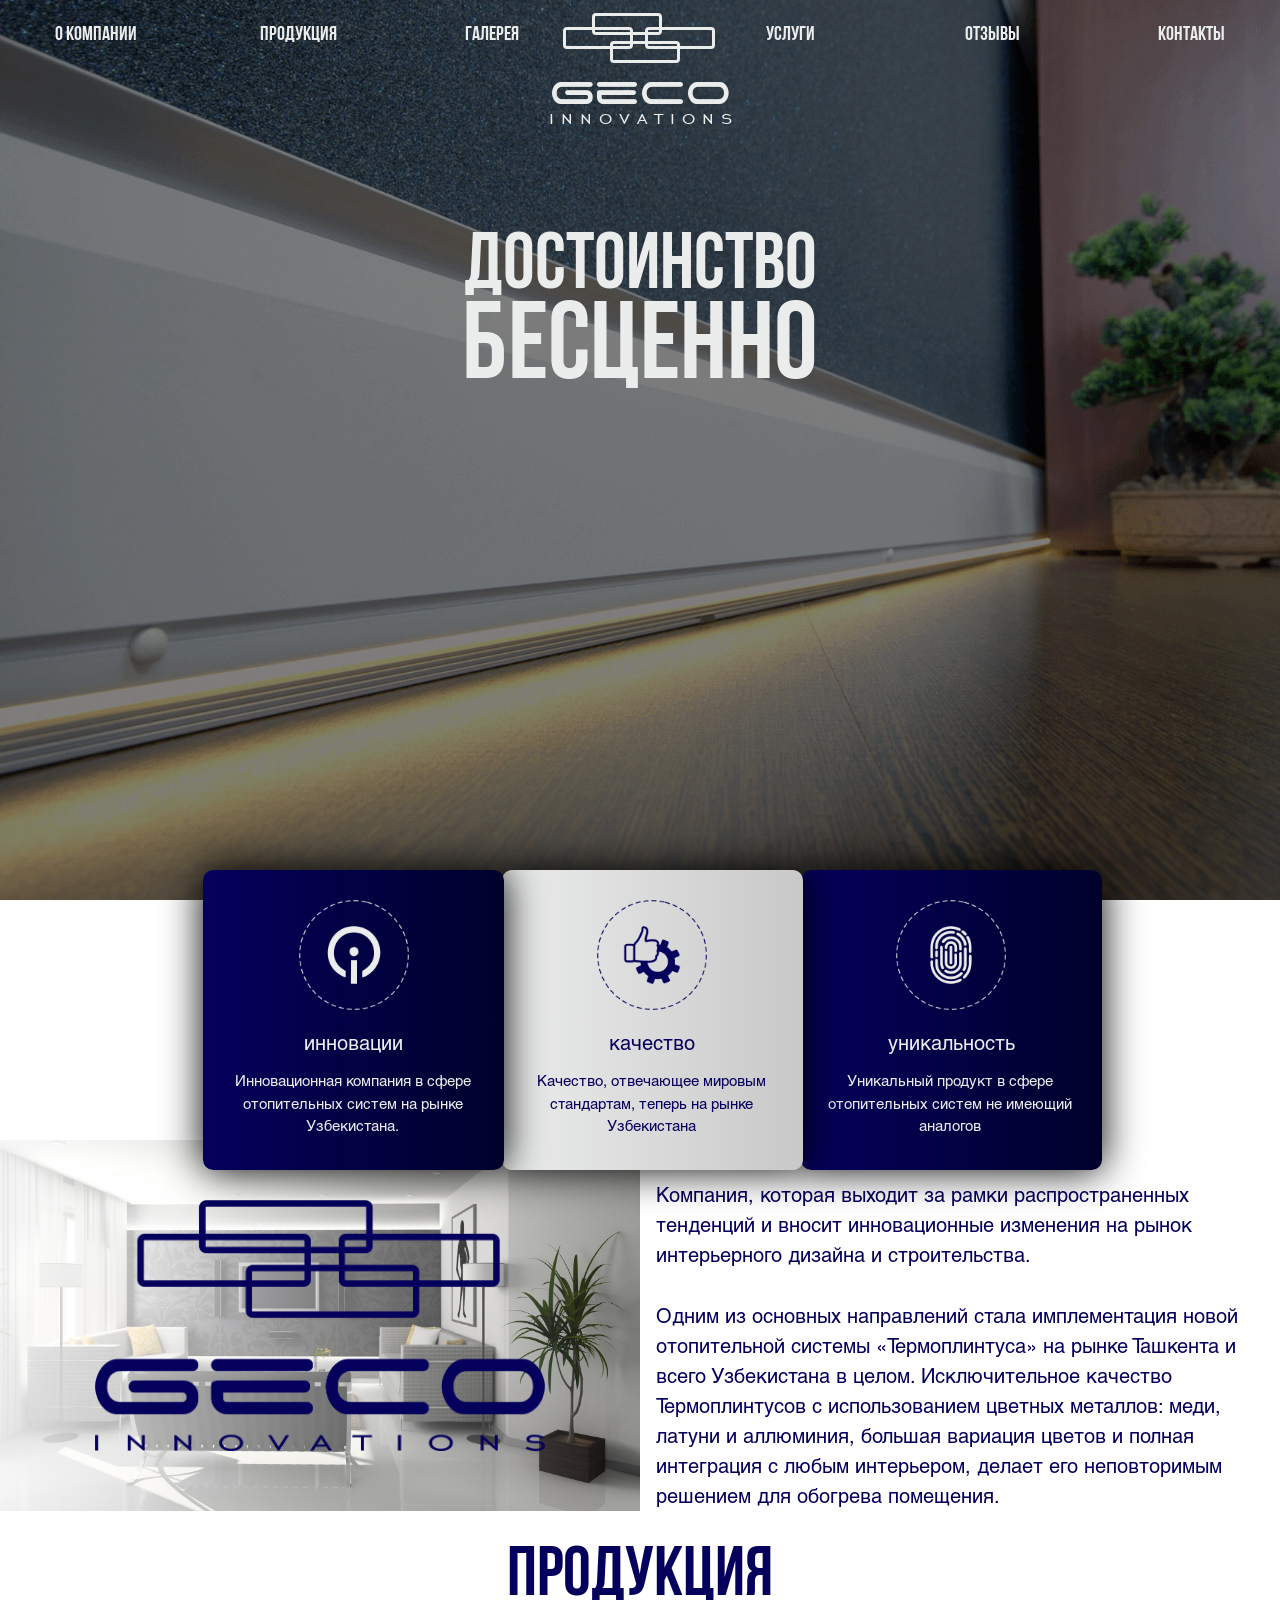
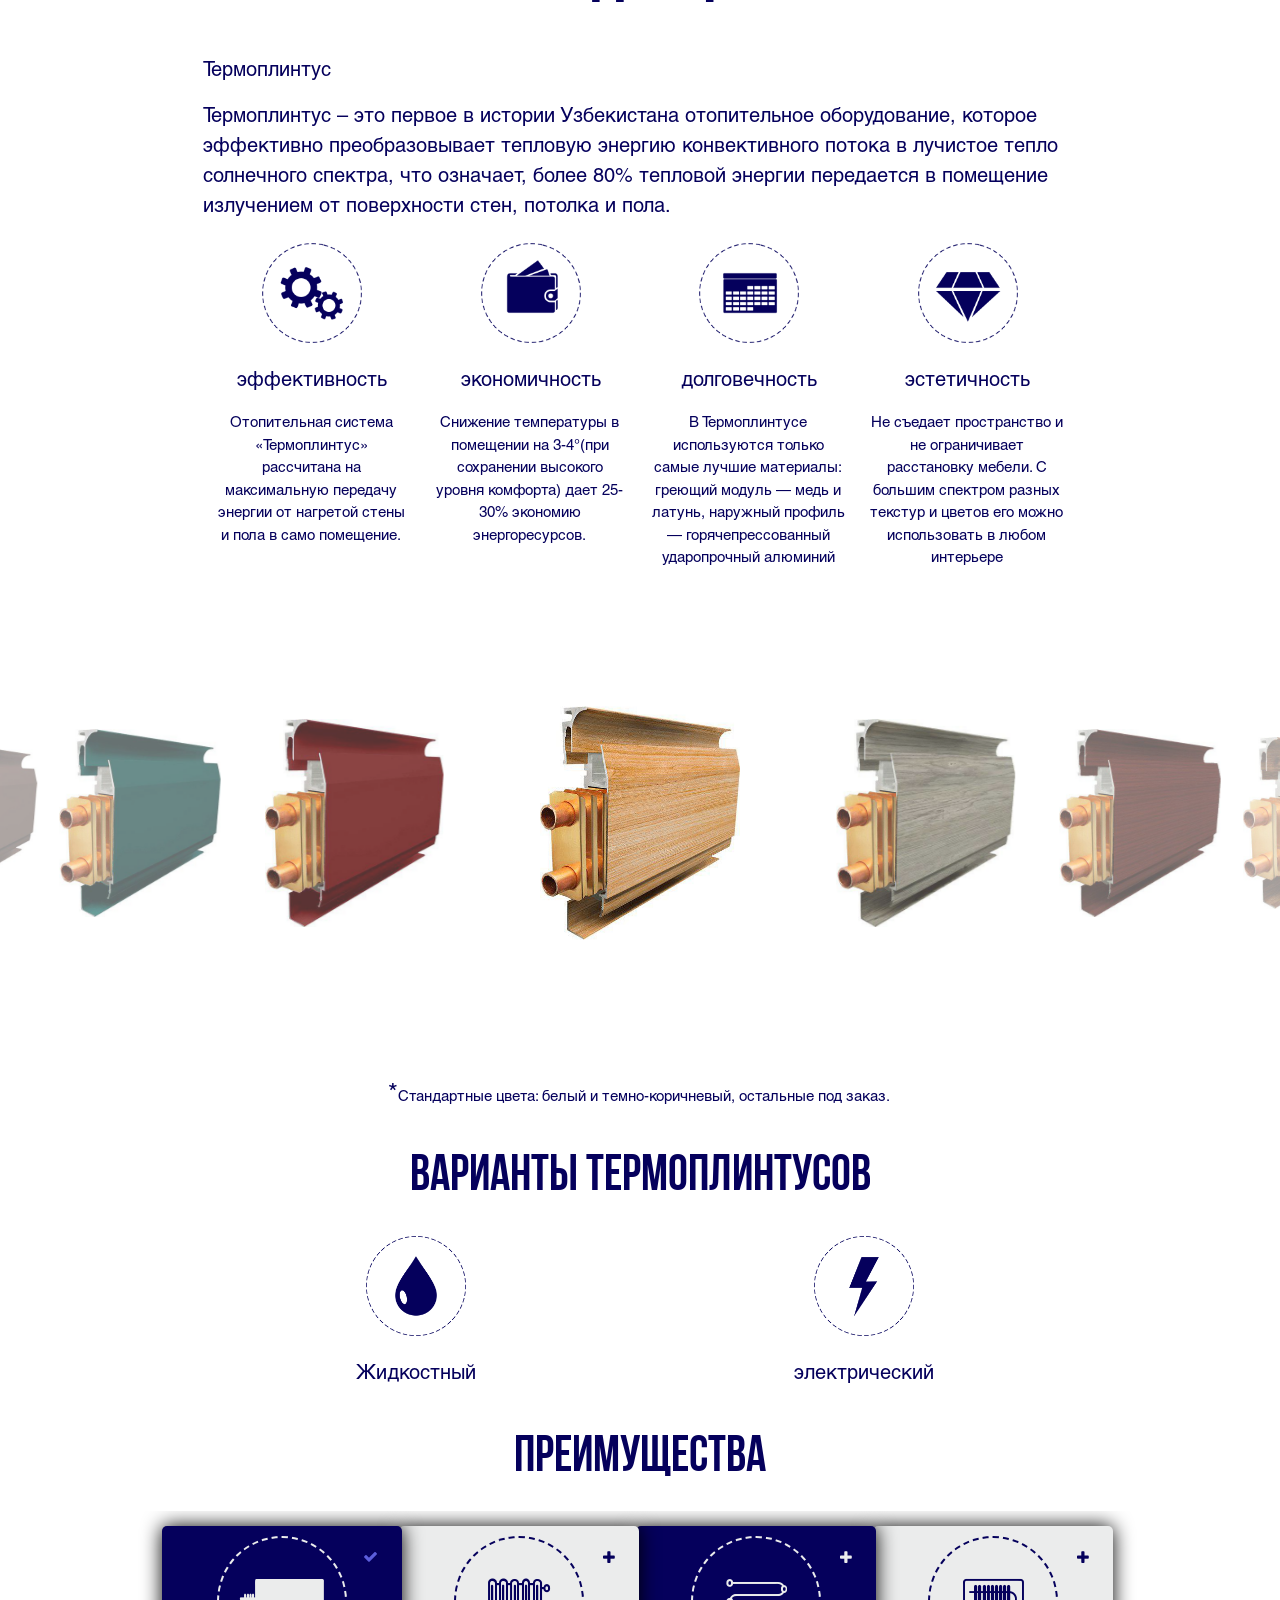
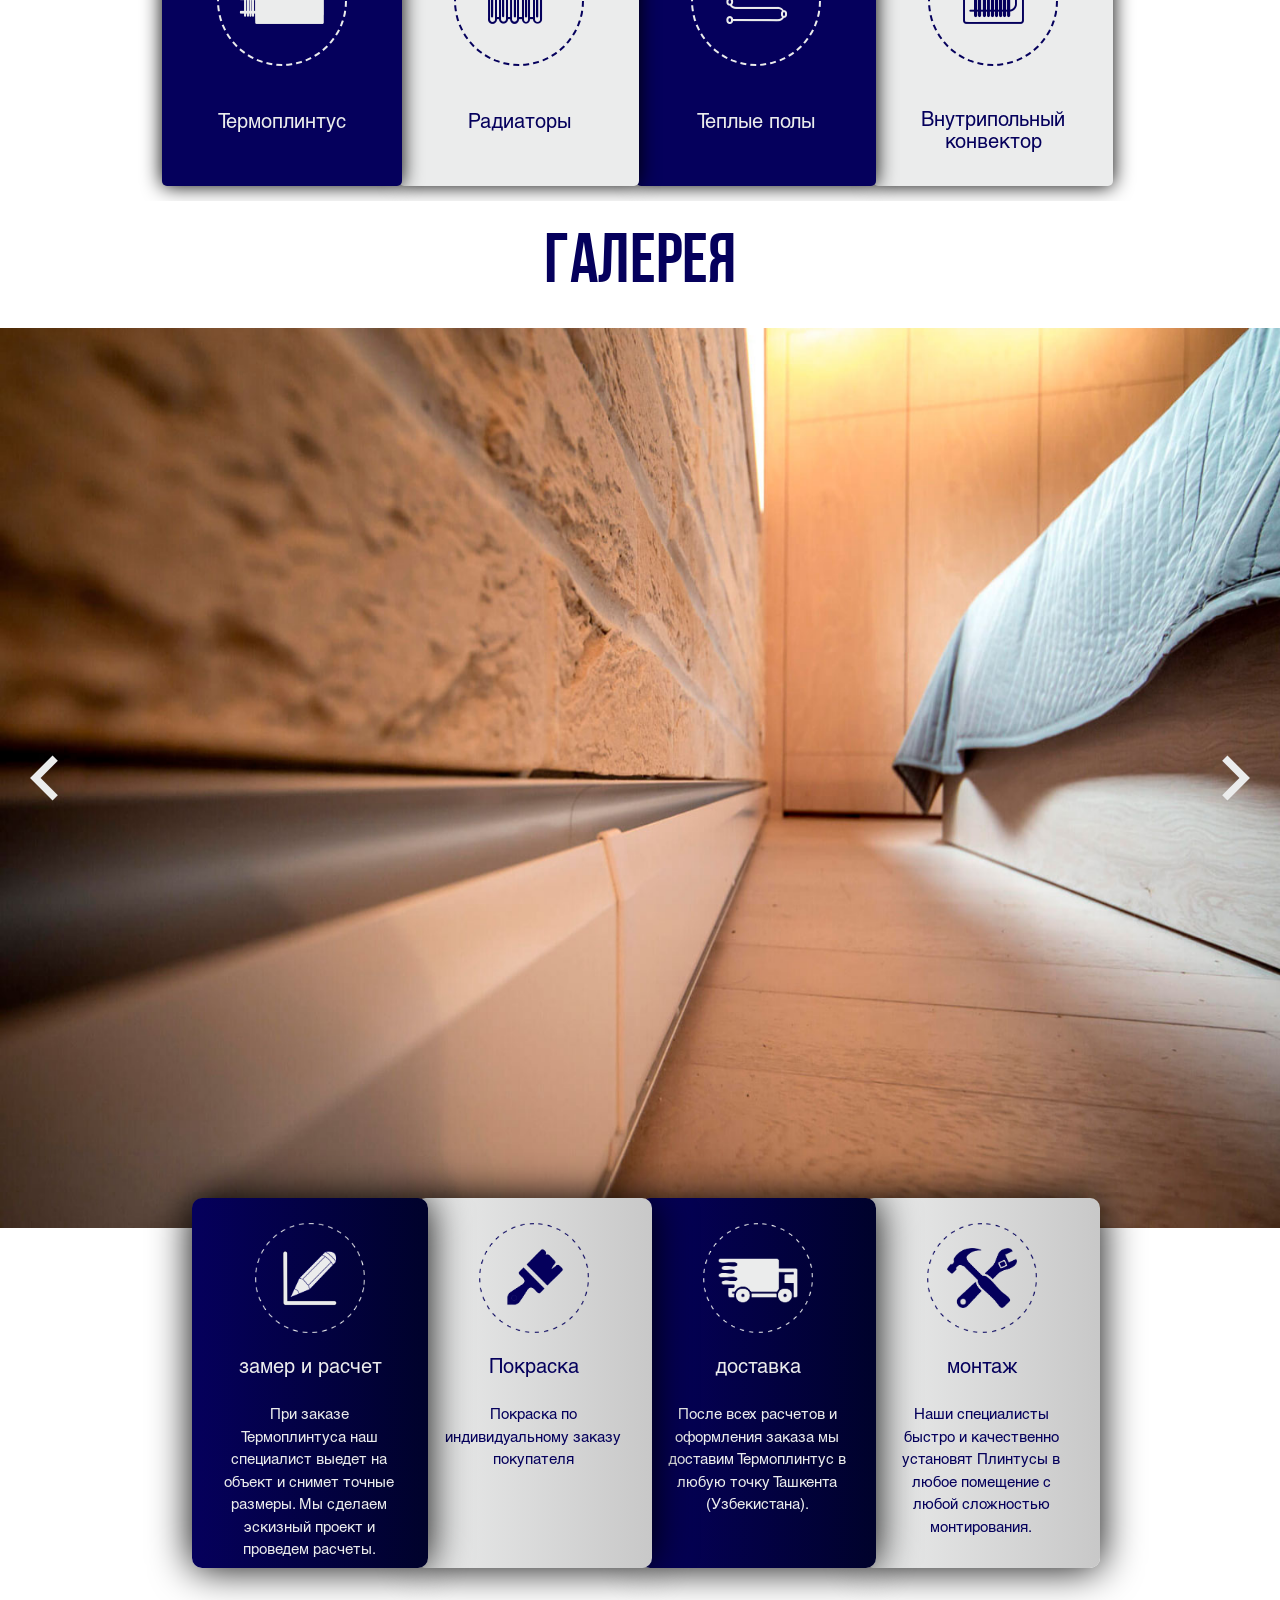
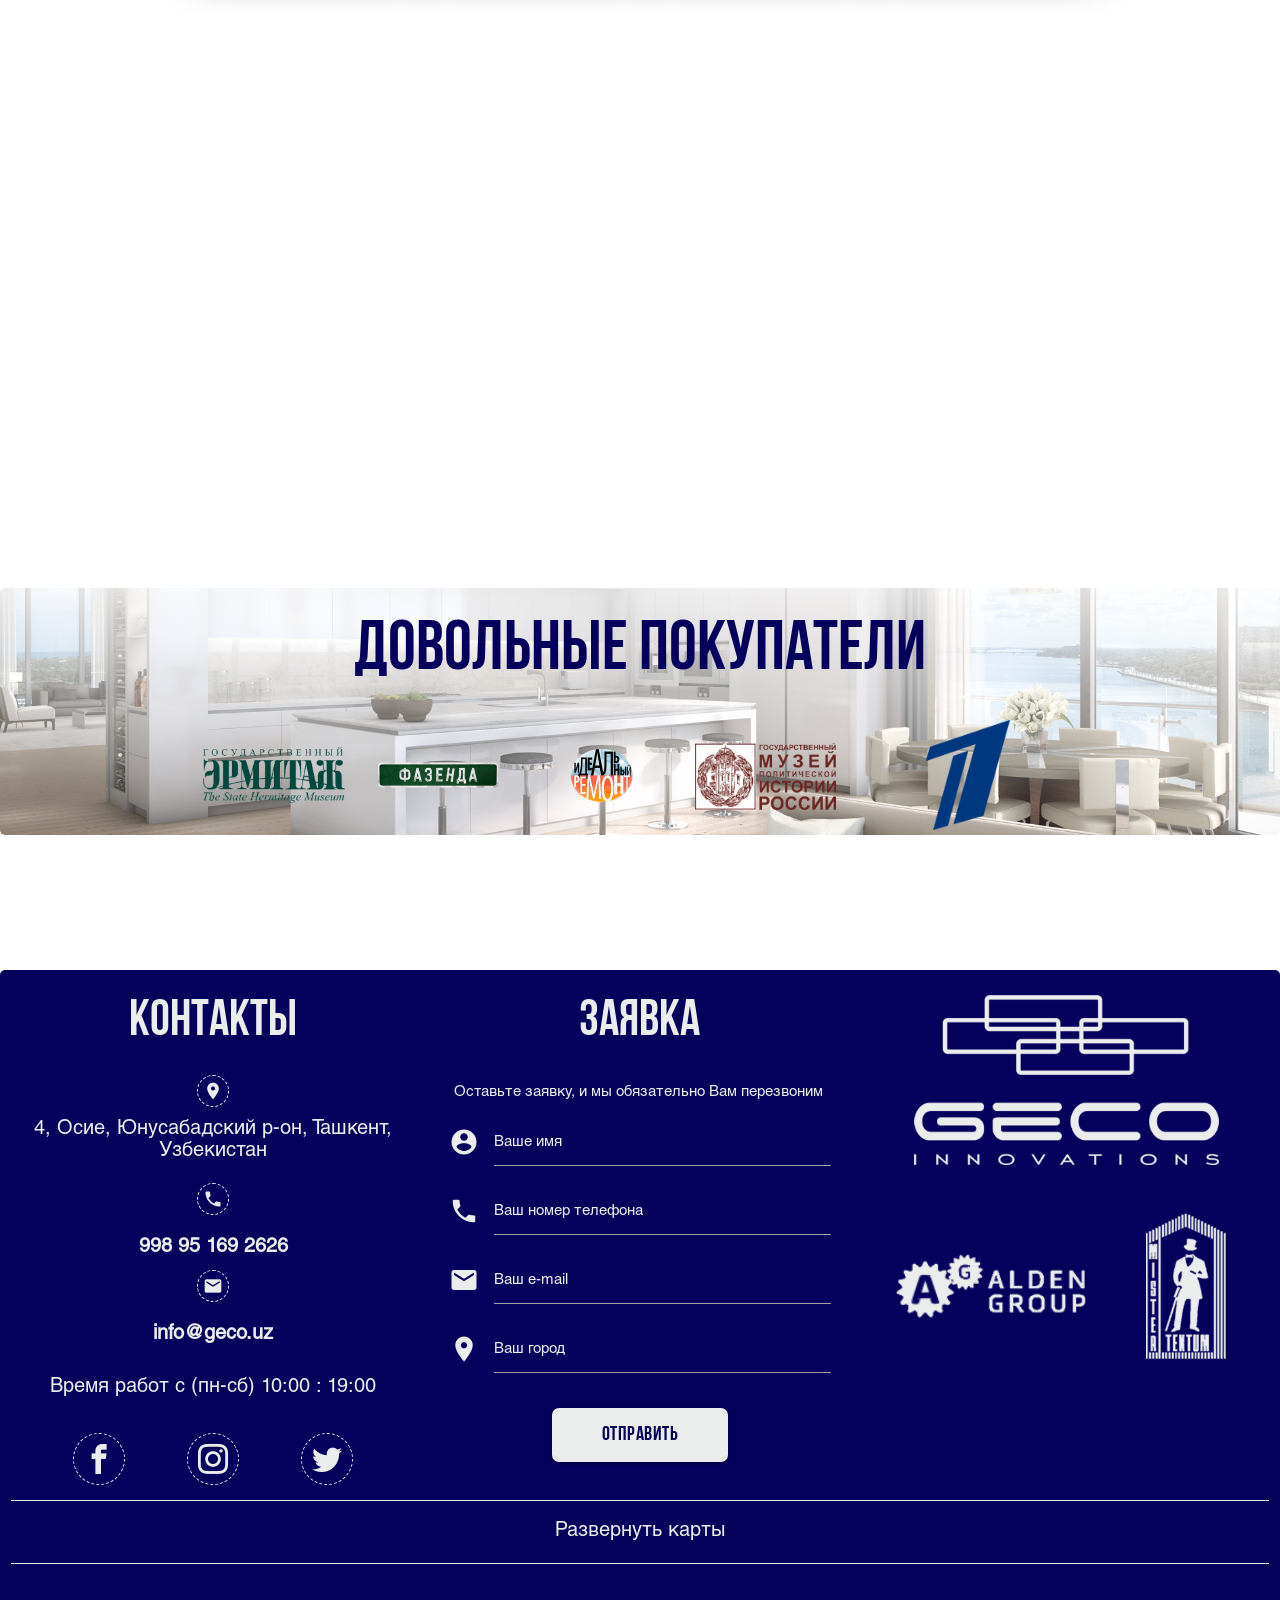
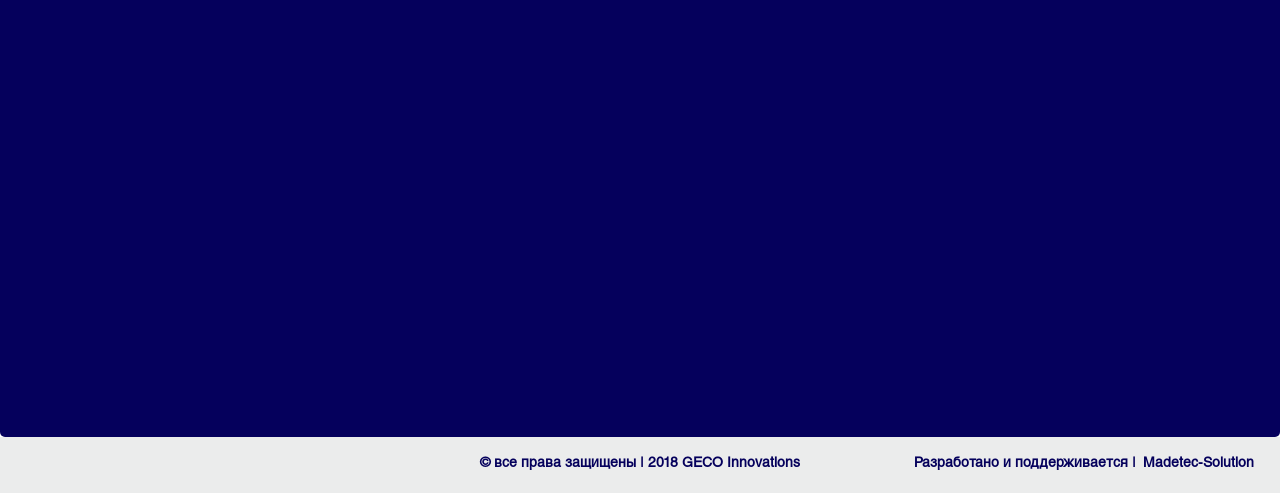
==== commit eeed6ff1: "fixed" ====
--- a/index.html
+++ b/index.html
@@ -11,8 +11,9 @@
     <meta property="og:image" content="https://scontent.ffru2-1.fna.fbcdn.net/v/t1.0-1/p480x480/37096630_2152248354995847_2523595604852998144_n.png?_nc_cat=0&oh=8afc3ff6edda4016a81998dd6b41f220&oe=5BC7CC47">
     <meta property="og:url" content="http://www.geco.uz">
 
-     <link rel="stylesheet" href="css/materialize.min.css">   
+     <link rel="stylesheet" href="css/materialize.min.css">
     <link rel="stylesheet" href="css/style.css">
+    <link rel="stylesheet" href="https://goo.gl/maps/1ZyhHer5nYs">
     <link rel="apple-touch-icon" sizes="180x180" href="img/favicons/apple-touch-icon.png">
     <link rel="icon" type="image/png" sizes="32x32" href="img/favicons/favicon-32x32.png">
     <link rel="icon" type="image/png" sizes="16x16" href="img/favicons/favicon-16x16.png">
@@ -489,44 +490,75 @@
 
 </div>
 <div class="zayav" id="zakaz">
-    <h2 class="greyText">заявка</h2>
-    <p class="p1 greyText">Оставьте заявку, и мы обязательно Вам перезвоним</p>
     <div class="row">
-        <form class="col s12">
+        <div class="col s12 m12 l4  contact">
+            <h3 class="greyText">Контакты</h3>
+            <a href="#"><i class="icos material-icons prefix">location_on</i></a>
+            <h4 class="greyText center-align">4, Осие, Юнусабадский р-он, Ташкент, Узбекистан</h4>
+            <a href="#"><i class="icos material-icons prefix">phone</i></a>
+            <div class="center-align"><a class="greyText familiy" href="tel:+998951692626">998 95 169 2626</a></div>
+            <a href="#"><i class="icos material-icons prefix">local_post_office</i></a>
+            <div class="center-align"><a class="greyText familiy" href="">info@geco.uz</a></div>
+            <h4 class="greyText center-align">Время работ с (пн-сб) 10:00 : 19:00</h4>
+            <a href="https://www.facebook.com/GECO-Innovations-2152244791662870" target="_blank"><i class="ico icon-facebook"></i></a>
+            <a href="https://www.instagram.com/geco.innovations" target="_blank"><i class="ico icon-instagram"></i></a>
+            <a href="https://www.instagram.com/geco.innovations" target="_blank"><i class="ico icon-twitter"></i></a>
+        </div>
+        <form class="col s12 m6 l4">
             <div class="row">
-                <div class="input-field col s12 m6 l3">
+                <h3 class="greyText">заявка</h3>
+                <div class="input-field col s12"><p class="p1 greyText">Оставьте заявку, и мы обязательно Вам перезвоним</p></div>
+                <div class="input-field col s12">
                     <i class="material-icons prefix">account_circle</i>
                     <input id="icon_prefix" type="text" class="validate">
                     <label for="icon_prefix"><p class="greyText">Ваше имя</p></label>
                 </div>
-                <div class="input-field col s12 m6 l3">
+                <div class="input-field col s12">
                     <i class="material-icons prefix">phone</i>
                     <input id="icon_telephone" type="tel" class="validate">
                     <label for="icon_telephone"><p class="greyText">Ваш номер телефона</p></label>
                 </div>
-                <div class="input-field col s12 m6 l3">
+                <div class="input-field col s12">
                     <i class="material-icons prefix">local_post_office</i>
                     <input id="email" type="email" class="validate">
                     <label for="email"><p class="greyText">Ваш e-mail</p></label>
                 </div>
-                <div class="input-field col s12 m6 l3">
+                <div class="input-field col s12">
                     <i class="material-icons prefix">location_on</i>
                     <input id="first_name2" type="text" class="validate">
                     <label for="first_name2"><p class="greyText">Ваш город</p></label>
                 </div>
             </div>
-    </div>
-    </form>
-    <div class="button center-align"><a class="waves-effect greyBg btn-large">отправить</a></div>
-</div>
+            <div class="button center-align"><a class="waves-effect greyBg btn-large">отправить</a></div>
+        </form>
+        <div class="col s12 m6 l4  logoBar">
+            <div class="row">
+                <div class="col s12 center-align"><img src="img/logo_white2.png" alt=""></div>
+                <div class="col s12 valign-wrapper">
+                    <img src="img/footer-logo%20.png" alt="">
+                    <img src="img/footer-logo-alden%20.png" alt="">
+                </div>
+            </div>
+        </div>
+
+        <div class="col s12">
+            <ul class="collapsible">
+                <li class="active">
+                    <div class="collapsible-header center-align"><h4 class="greyText">Развернуть карты</h4></div>
+                    <div class="collapsible-body no-padding">
+                        <iframe src="https://www.google.com/maps/embed?pb=!1m18!1m12!1m3!1d2996.206872431825!2d69.29312384592937!3d41.32611470775571!2m3!1f0!2f0!3f0!3m2!1i1024!2i768!4f13.1!3m3!1m2!1s0x38aef4cbd5591e2b%3A0x31a0279a22a206bb!2z0YPQu9C40YbQsCDQntGB0LjRkSwg0KLQsNGI0LrQtdC90YIsINCj0LfQsdC10LrQuNGB0YLQsNC9!5e0!3m2!1sru!2s!4v1537813487039" width="100%" height="450" frameborder="0" style="border:0" allowfullscreen></iframe></div>
+                </li>
+            </ul>
+        </div>
 </div>
 </div>
 
 <footer class="page-footer" id="contacts">
     <div class="row">
         <div class="col s12 m4 left-align">
-            <a href="https://www.facebook.com/GECO-Innovations-2152244791662870" target="_blank"><i                   class="ico icon-facebook"></i></a>
-            <a href="https://www.instagram.com/geco.innovations" target="_blank"><i class="ico icon-instagram"></i></a>
+            <!--<a href="https://www.facebook.com/GECO-Innovations-2152244791662870" target="_blank"><i class="ico icon-facebook"></i></a>-->
+            <!--<a href="https://www.instagram.com/geco.innovations" target="_blank"><i class="ico icon-instagram"></i></a>-->
+            <!--<a href="tel:+998951692626">+998(95)169-26-26</a>-->
             <!--<a href="#"><i class="ico icon-telegram"></i></a>-->
             <!--<a href="#"><i class="ico icon-phone"></i></a>-->
             <!--<a href="#"><i class="ico icon-location2"></i></a>-->
@@ -535,7 +567,6 @@
         <div class="col s12 m4 blueText center-align"><h6>© все права защищены | 2018 GECO Innovations</h6></div>
         <div class="col s12 m4 blueText right-align"><h6>Разработано и поддерживается |</h6> <a class="madetec" href="http://madetec.uz">Madetec-Solution</a></div>
     </div>
-
 </footer>
 
 
@@ -545,6 +576,7 @@
 <script src="js/jquery.magnific-popup.min.js"></script>
 <script src="js/materialize.min.js"></script>
 <script src="js/classie.js"></script>
+<script src="https://api-maps.yandex.ru/2.1/?lang=ru_RU" type="text/javascript"></script>
 <script src="js/main.js"></script>
 <script src="js/owl.carousel.min.js"></script>
 <script src="js/script.js"></script>
--- a/css/style.css
+++ b/css/style.css
@@ -266,7 +266,7 @@
     font-size: 85px;
     border: 2px dashed;
     border-radius: 50%;
-    border
+
 }
 .card .card-image{
     text-align: center;
@@ -738,41 +738,110 @@
 /*    padding: 20px 10px 20px 10px;*/
 }
 
-.zayav h2 {
+.zayav h3 {
     text-align: center;
     margin: 0;
-}
-
+
+}
+.zayav p{
+    font-size: 15px!important;
+}
+.zayav .familiy{
+    font-family: 'Helvetica'!important;
+    font-size: 20px!important;
+}
+.zayav .logoBar{
+    margin-top: 25px;
+}
+.zayav  img{
+     width: 80%;
+ }
+.zayav .valign-wrapper img{
+    margin: 0 auto;
+}
+.zayav .valign-wrapper{
+    margin-top: 20px;
+}
+
+.zayav .valign-wrapper img:nth-child(odd){
+    width: 50%;
+}
+.zayav .valign-wrapper img:nth-child(even){
+    width: 30%;
+}
 .zayav .material-icons {
     color: rgb(235, 236, 236) !important;
-}
-
+
+}
+.zayav .contact{
+    line-height: 42px;
+}
+.zayav .contact h4:nth-child(odd){
+    padding-top: 0!important;
+}
+
+.zayav .contact h4:nth-child(even){
+    margin-bottom: 25px;
+}
+.zayav .collapsible-header{
+    background-color: rgb(5,0,92)!important;
+    padding: 0;
+    border-bottom: 1px solid rgb(235,236,236);
+    border-top: 1px solid rgb(235,236,236);
+
+}
+.zayav .collapsible-header h4{
+    margin: 0 auto;
+}
+.zayav .collapsible-body{
+    border:none;
+}
+.zayav .collapsible{
+    box-shadow: none;
+}
 .btn-large {
-    padding: 0 100px 0 100px;
+    padding: 0 50px 0 50px;
     margin-top: 20px;
     margin-bottom: 30px;
-    border-radius: 10px;
-
+    border-radius: 7px;
 }
 
 img .icon-geco1:before {
     font-size: 30px !important;
 }
-
-.zayav a {
-    font-size: 30px !important;
-}
-
 .zayav .row {
     margin: 0 !important;
 
 }
-
+.zayav .contact{
+    text-align: center;
+}
+.zayav .ico{
+    color: rgb(235,236,236)!important;
+    font-size:30px;
+    margin-left: 60px;
+    border: 1px dashed;
+    border-radius: 50%;
+    padding: 10px;
+}
+.zayav .icos{
+    font-size: 20px;
+    color: rgb(235,236,236)!important;
+    border: 1px dashed;
+    border-radius: 50%;
+    padding: 5px;
+}
+.zayav .icon-facebook{
+    margin-left: 0;
+}
 .zayav .row input:focus {
     color: rgb(235, 236, 236) !important;
     border-bottom: 1px solid rgb(235, 236, 236) !important;
 }
-
+.input-field {
+    margin-top: 0.5rem;
+    margin-bottom: 0.5rem;
+}
 textarea:focus {
     border-bottom: 1px solid rgb(235, 236, 236) !important;
 }
@@ -887,6 +956,23 @@
     .card2 .card {
         height: 435px !important;
     }
+    .zayav .valign-wrapper img:nth-child(odd){
+        width: 60%;
+    }
+    .zayav .valign-wrapper img:nth-child(even){
+        width: 50%;
+    }
+}
+@media screen and (max-width: 1000px) {
+    .card2 .card {
+        height: 435px !important;
+    }
+    .zayav .valign-wrapper img:nth-child(odd){
+        width: 47%;
+    }
+    .zayav .valign-wrapper img:nth-child(even){
+        width: 35%;
+    }
 }
 @media screen and (max-width: 934px) {
     #companiy .card {
@@ -928,6 +1014,16 @@
         margin-top: 0;
         font-size: 50px!important;
     }
+    .zayav .ico{
+        font-size: 30px;
+    }
+    .zayav .familiy{
+        font-size: 15px!important;
+    }
+    .zayav .contact h4 {
+        font-size: 15px !important;
+    }
+
 }
 
 @media screen and (max-width: 740px) {
@@ -1012,6 +1108,15 @@
 }
 
 @media screen and (max-width: 600px) {
+    .zayav img {
+        width: 60%;
+    }
+    .zayav .valign-wrapper img:nth-child(odd){
+        width: 25%;
+    }
+    .zayav .valign-wrapper img:nth-child(even){
+        width: 35%;
+    }
     .margin{
         margin-top: 25px;
     }
@@ -1079,59 +1184,7 @@
 }
 
 @media screen and (max-width: 500px) {
-/*.brand-logo .element {
-  width: 55px;
-  height: 16px;
-  border: 2px solid rgb(5,0,92);
-  position: absolute;
-  border-radius: 3px;
-  transform-origin: 0% 50%;
-}
-nav .brand-logo.center{
-    left: 55%;
-}
-.brand-logo .element:nth-child(1) {
-    top: -2px;
-    left: -48px;
-}
-.brand-logo .element:nth-child(2) {
-    top: 8px;
-    left: -10px;
-}
-.brand-logo .element:nth-child(3) {
-    top: 8px;
-    left: -72px;
-}
-.brand-logo .element:nth-child(4) {
-    top: 18px;
-    left: -30px;
-}
-.brand-logo .element:nth-child(1) {
-  animation: flip 2.5s infinite reverse ease-in-out;
-  animation-delay: 0.5s;
-}
-.brand-logo .element:nth-child(2) {
-  animation: flip 2.5s infinite reverse ease-in-out;
-  animation-delay: 1s;
-}
-.brand-logo .element:nth-child(3) {
-  animation: flip 2.5s infinite reverse ease-in-out;
-  animation-delay: 1.5s;
-}
-.brand-logo .element:nth-child(4) {
-  animation: flip 2.5s infinite reverse ease-in-out;
-  animation-delay: 2s;
-}
-.brand-logo .textgeco{
-    transform: translate(-57%, 57%);
-    transition: 1s opacity;
-}
-.brand-logo .textgeco h3{
-    font-size:  40px !important;
-}
-.brand-logo .textgeco h4{
-    font-size: 14px !important;
-}*/
+
     .text p{
         margin-top: -10px;
     }
@@ -1202,7 +1255,7 @@
     }
 
     .btn-large {
-        padding: 0 10px 0 10px;
+        padding: 0 30px 0 30px;
 
     }
 
@@ -1212,7 +1265,9 @@
     h3 {
         font-size: 40px !important;
     }
-
+    h4{
+        font-size: 15px!important;
+    }
     p {
         font-size: 15px !important;
     }
@@ -1220,7 +1275,9 @@
     a {
         font-size: 15px !important;
     }
-
+    .zayav .familiy {
+        font-size: 15px !important;
+    }
     .card {
         height: auto;
     }
@@ -1233,8 +1290,7 @@
     }
 
     .sertiv .row .col img {
-        margin: 0px;
-        padding: 0px;
+        padding: 0;
         max-width: 270px;
         margin: 0 auto !important;
     }
@@ -1305,6 +1361,13 @@
     .icon-facebook:before {
         content: "\ea90";
         font-size: 20px !important;
+    }
+    .icon-twitter:before {
+        content: "\ea96";
+        font-size: 20px !important;
+    }
+    .zayav .ico {
+        font-size: 20px;
     }
 }
 
